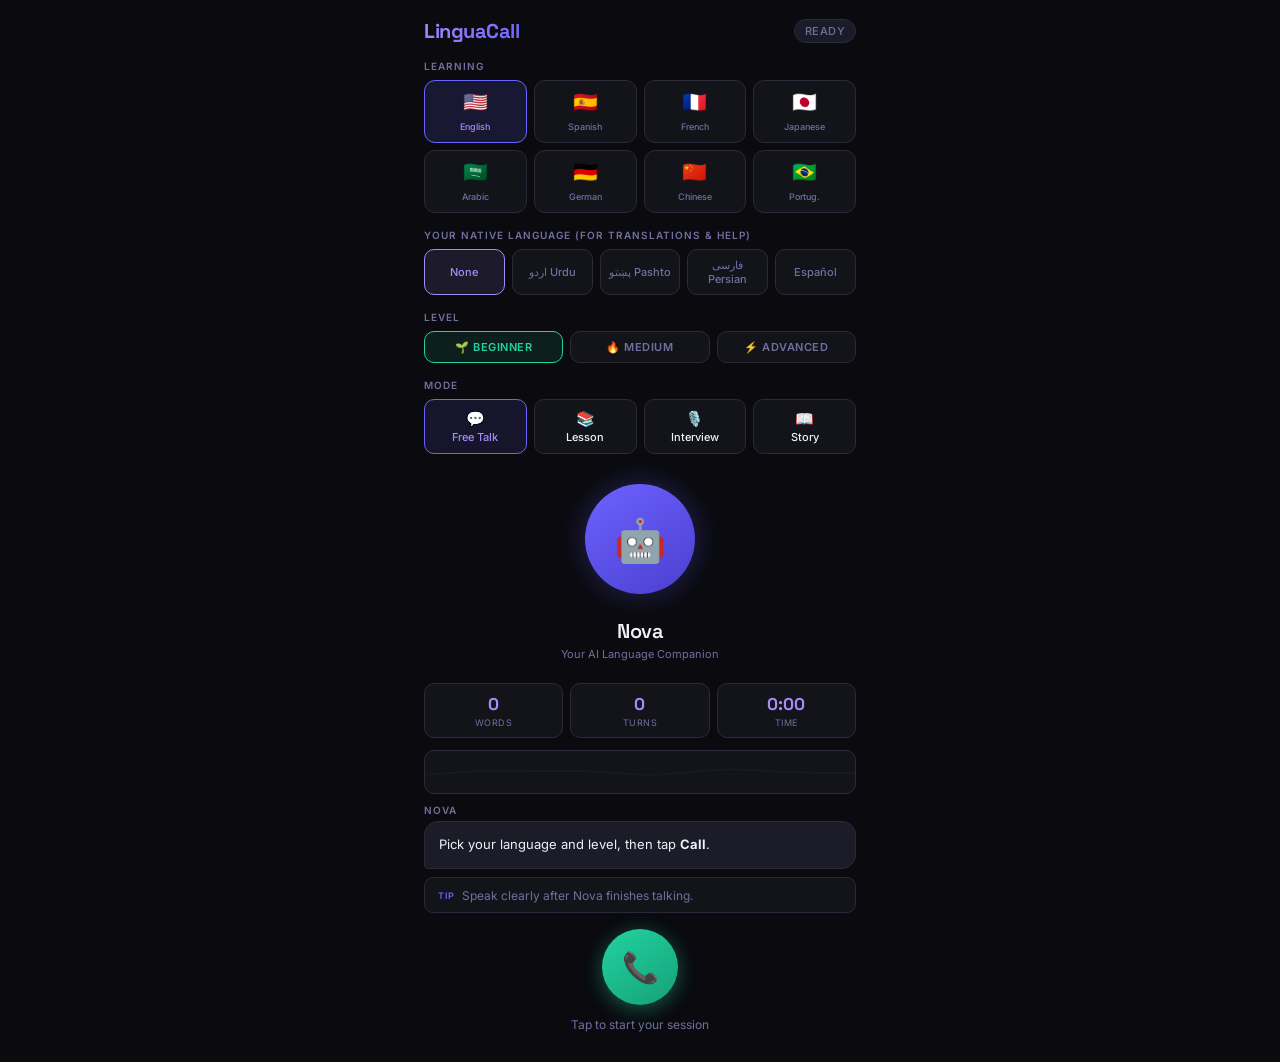
==== index (1).html @ 4f64ff47 "Add files via upload" ====
<!DOCTYPE html>
<html lang="en">
<head>
<meta charset="UTF-8">
<meta name="viewport" content="width=device-width, initial-scale=1.0">
<title>LinguaCall — AI Language Tutor</title>
<style>
  @import url('https://fonts.googleapis.com/css2?family=Inter:wght@300;400;500;600&family=Space+Grotesk:wght@400;500;600;700&display=swap');
  :root {
    --bg:#0a0a0f;--surface:#13131a;--surface2:#1c1c28;--border:#2a2a3a;
    --accent:#6c63ff;--accent2:#a78bfa;--green:#22d3a0;--red:#ff5c72;
    --text:#f0f0f8;--muted:#7070a0;
  }
  *{margin:0;padding:0;box-sizing:border-box;}
  body{background:var(--bg);color:var(--text);font-family:'Inter',sans-serif;min-height:100vh;display:flex;flex-direction:column;align-items:center;padding-bottom:30px;}
  header{width:100%;max-width:480px;padding:18px 24px 0;display:flex;justify-content:space-between;align-items:center;}
  .logo{font-family:'Space Grotesk',sans-serif;font-weight:700;font-size:20px;letter-spacing:-0.5px;background:linear-gradient(135deg,var(--accent2),var(--accent));-webkit-background-clip:text;-webkit-text-fill-color:transparent;}
  .status-pill{font-size:11px;font-weight:500;padding:4px 10px;border-radius:20px;background:var(--surface2);color:var(--muted);border:1px solid var(--border);letter-spacing:0.5px;text-transform:uppercase;}
  .status-pill.active{color:var(--green);border-color:var(--green);background:rgba(34,211,160,0.08);}
  .status-pill.listening{color:var(--accent2);border-color:var(--accent2);background:rgba(107,99,255,0.08);}
  .status-pill.error{color:var(--red);border-color:var(--red);background:rgba(255,92,114,0.08);}

  .section{width:100%;max-width:480px;padding:16px 24px 0;}
  .sec-label{font-size:10px;text-transform:uppercase;letter-spacing:1px;color:var(--muted);margin-bottom:8px;font-weight:600;}

  .lang-grid{display:grid;grid-template-columns:repeat(4,1fr);gap:7px;}
  .lang-btn{background:var(--surface);border:1px solid var(--border);border-radius:11px;padding:9px 5px;cursor:pointer;text-align:center;transition:all 0.18s;color:var(--text);font-family:inherit;}
  .lang-btn .flag{font-size:20px;display:block;margin-bottom:3px;}
  .lang-btn .ln{font-size:9px;color:var(--muted);font-weight:500;}
  .lang-btn:hover{border-color:var(--accent);}
  .lang-btn.selected{border-color:var(--accent);background:rgba(108,99,255,0.15);}
  .lang-btn.selected .ln{color:var(--accent2);}

  .mode-row{display:flex;gap:7px;flex-wrap:wrap;}
  .mode-btn{flex:1;min-width:90px;background:var(--surface);border:1px solid var(--border);border-radius:10px;padding:9px 6px;cursor:pointer;text-align:center;transition:all 0.18s;color:var(--text);font-family:inherit;font-size:11px;font-weight:500;}
  .mode-btn .mi{font-size:15px;display:block;margin-bottom:2px;}
  .mode-btn:hover{border-color:var(--accent);}
  .mode-btn.selected{border-color:var(--accent);background:rgba(108,99,255,0.12);color:var(--accent2);}

  .level-row{display:flex;gap:7px;}
  .level-btn{flex:1;background:var(--surface);border:1px solid var(--border);border-radius:10px;padding:8px 6px;cursor:pointer;text-align:center;transition:all 0.18s;color:var(--muted);font-family:inherit;font-size:11px;font-weight:600;letter-spacing:0.5px;text-transform:uppercase;}
  .level-btn:hover{border-color:var(--accent);}
  .level-btn.selected.beg{border-color:var(--green);background:rgba(34,211,160,0.1);color:var(--green);}
  .level-btn.selected.med{border-color:#f59e0b;background:rgba(245,158,11,0.1);color:#f59e0b;}
  .level-btn.selected.adv{border-color:var(--red);background:rgba(255,92,114,0.1);color:var(--red);}

  .native-row{display:flex;gap:7px;flex-wrap:wrap;}
  .native-btn{flex:1;min-width:78px;background:var(--surface);border:1px solid var(--border);border-radius:10px;padding:8px 6px;cursor:pointer;text-align:center;transition:all 0.18s;color:var(--muted);font-family:inherit;font-size:11px;font-weight:500;}
  .native-btn:hover{border-color:var(--accent);}
  .native-btn.selected{border-color:var(--accent2);background:rgba(167,139,250,0.12);color:var(--accent2);}

  .tutor-area{width:100%;max-width:480px;padding:20px 24px 10px;display:flex;flex-direction:column;align-items:center;}
  .avatar-ring{position:relative;width:130px;height:130px;margin-bottom:14px;}
  .avatar-ring canvas{position:absolute;top:0;left:0;width:100%;height:100%;border-radius:50%;}
  .avatar-inner{position:absolute;top:10px;left:10px;width:110px;height:110px;border-radius:50%;background:linear-gradient(145deg,var(--accent),#4a3fcf);display:flex;align-items:center;justify-content:center;font-size:42px;box-shadow:0 0 30px rgba(108,99,255,0.3);transition:box-shadow 0.3s;}
  .avatar-inner.speaking{box-shadow:0 0 55px rgba(108,99,255,0.6),0 0 20px rgba(167,139,250,0.4);animation:breathe 1.4s ease-in-out infinite;}
  .avatar-inner.mic-on{box-shadow:0 0 40px rgba(34,211,160,0.5);}
  @keyframes breathe{0%,100%{transform:scale(1);}50%{transform:scale(1.045);}}
  .tutor-name{font-family:'Space Grotesk',sans-serif;font-size:20px;font-weight:600;letter-spacing:-0.5px;margin-bottom:3px;}
  .tutor-sub{font-size:11px;color:var(--muted);}

  .stats-row{width:100%;max-width:480px;padding:0 24px 0;display:grid;grid-template-columns:repeat(3,1fr);gap:7px;margin-top:12px;}
  .stat-card{background:var(--surface);border:1px solid var(--border);border-radius:10px;padding:9px 12px;text-align:center;}
  .stat-val{font-family:'Space Grotesk',sans-serif;font-size:17px;font-weight:700;color:var(--accent2);}
  .stat-name{font-size:9px;color:var(--muted);text-transform:uppercase;letter-spacing:0.5px;margin-top:2px;}

  #waveCanvas{width:calc(100% - 48px);max-width:432px;height:44px;border-radius:10px;background:var(--surface);border:1px solid var(--border);display:block;margin:12px 24px 0;}

  .chat-box{width:100%;max-width:480px;padding:10px 24px 0;}
  .bubble-label{font-size:10px;text-transform:uppercase;letter-spacing:1px;color:var(--muted);margin-bottom:5px;font-weight:600;}
  .bubble{background:var(--surface2);border:1px solid var(--border);border-radius:14px 14px 14px 4px;padding:12px 14px;font-size:13px;line-height:1.6;color:var(--text);min-height:48px;}
  .bubble.user-bubble{background:rgba(108,99,255,0.1);border-color:rgba(108,99,255,0.25);border-radius:14px 14px 4px 14px;color:var(--accent2);margin-top:8px;}
  .typing-dots{display:inline-flex;gap:4px;align-items:center;}
  .dot{width:6px;height:6px;border-radius:50%;background:var(--accent2);animation:bounce 1.2s ease-in-out infinite;}
  .dot:nth-child(2){animation-delay:0.2s;}.dot:nth-child(3){animation-delay:0.4s;}
  @keyframes bounce{0%,100%{transform:translateY(0);opacity:0.4;}50%{transform:translateY(-4px);opacity:1;}}

  /* Correction card */
  .correction-card{display:none;margin-top:8px;background:rgba(34,211,160,0.06);border:1px solid rgba(34,211,160,0.3);border-radius:12px;padding:10px 13px;}
  .correction-card.show{display:block;}
  .correction-card.has-fix{background:rgba(245,158,11,0.07);border-color:rgba(245,158,11,0.35);}
  .corr-label{font-size:9px;font-weight:700;letter-spacing:0.8px;text-transform:uppercase;margin-bottom:5px;}
  .corr-label.ok{color:var(--green);}
  .corr-label.fix{color:#f59e0b;}
  .corr-line{font-size:12.5px;line-height:1.55;}
  .corr-line.strike{color:var(--muted);text-decoration:line-through;}
  .corr-line.good{color:var(--green);font-weight:500;}
  .corr-note{font-size:11.5px;color:var(--muted);margin-top:4px;}

  .native-line{font-size:11.5px;color:var(--accent2);margin-top:6px;font-style:italic;display:none;}
  .native-line.show{display:block;}

  .trans-bar{width:100%;max-width:480px;padding:8px 24px 0;}
  .trans-box{background:var(--surface);border:1px solid var(--border);border-radius:9px;padding:9px 13px;font-size:12px;color:var(--muted);display:flex;align-items:center;gap:8px;min-height:36px;}
  .trans-label{font-size:9px;font-weight:600;text-transform:uppercase;letter-spacing:0.8px;color:var(--accent);white-space:nowrap;}

  .call-area{width:100%;max-width:480px;padding:16px 24px 0;display:flex;flex-direction:column;align-items:center;gap:12px;}
  .call-timer{font-family:'Space Grotesk',sans-serif;font-size:26px;font-weight:600;letter-spacing:2px;color:var(--green);text-align:center;}
  .call-controls{display:flex;align-items:center;gap:18px;}
  .call-btn{border-radius:50%;border:none;cursor:pointer;display:flex;align-items:center;justify-content:center;transition:all 0.22s;}
  .call-btn.dial{width:76px;height:76px;font-size:30px;background:linear-gradient(145deg,var(--green),#16a07a);box-shadow:0 4px 20px rgba(34,211,160,0.4);}
  .call-btn.dial:hover{transform:scale(1.08);box-shadow:0 6px 30px rgba(34,211,160,0.6);}
  .call-btn.hangup{width:76px;height:76px;font-size:30px;background:linear-gradient(145deg,var(--red),#c0392b);box-shadow:0 4px 20px rgba(255,92,114,0.4);}
  .call-btn.hangup:hover{transform:scale(1.08);}
  .call-btn.side{width:50px;height:50px;font-size:19px;background:var(--surface2);border:1px solid var(--border);color:var(--text);}
  .call-btn.side.muted{background:rgba(255,92,114,0.15);border-color:var(--red);}
  .call-label{font-size:12px;color:var(--muted);text-align:center;}
  .hidden{display:none!important;}

  .toast{position:fixed;bottom:20px;left:50%;transform:translateX(-50%);background:var(--surface2);border:1px solid var(--border);color:var(--text);padding:10px 16px;border-radius:10px;font-size:12px;z-index:100;display:none;max-width:340px;text-align:center;}
  .toast.err{border-color:var(--red);color:var(--red);}
  .toast.ok{border-color:var(--green);color:var(--green);}

  .retry-row{display:none;gap:8px;margin-top:10px;}
  .retry-row.show{display:flex;}
  .retry-btn{flex:1;background:var(--surface2);border:1px solid var(--accent);color:var(--accent2);font-family:inherit;font-size:12px;font-weight:500;padding:9px;border-radius:9px;cursor:pointer;}
  .retry-btn:hover{background:rgba(108,99,255,0.15);}
</style>
</head>
<body>

<header>
  <div class="logo">LinguaCall</div>
  <div class="status-pill" id="statusPill">Ready</div>
</header>

<div class="section">
  <div class="sec-label">Learning</div>
  <div class="lang-grid">
    <button class="lang-btn selected" data-lang="English" data-code="en-US" onclick="selectLang(this)"><span class="flag">🇺🇸</span><span class="ln">English</span></button>
    <button class="lang-btn" data-lang="Spanish" data-code="es-ES" onclick="selectLang(this)"><span class="flag">🇪🇸</span><span class="ln">Spanish</span></button>
    <button class="lang-btn" data-lang="French" data-code="fr-FR" onclick="selectLang(this)"><span class="flag">🇫🇷</span><span class="ln">French</span></button>
    <button class="lang-btn" data-lang="Japanese" data-code="ja-JP" onclick="selectLang(this)"><span class="flag">🇯🇵</span><span class="ln">Japanese</span></button>
    <button class="lang-btn" data-lang="Arabic" data-code="ar-SA" onclick="selectLang(this)"><span class="flag">🇸🇦</span><span class="ln">Arabic</span></button>
    <button class="lang-btn" data-lang="German" data-code="de-DE" onclick="selectLang(this)"><span class="flag">🇩🇪</span><span class="ln">German</span></button>
    <button class="lang-btn" data-lang="Chinese" data-code="zh-CN" onclick="selectLang(this)"><span class="flag">🇨🇳</span><span class="ln">Chinese</span></button>
    <button class="lang-btn" data-lang="Portuguese" data-code="pt-BR" onclick="selectLang(this)"><span class="flag">🇧🇷</span><span class="ln">Portug.</span></button>
  </div>
</div>

<div class="section">
  <div class="sec-label">Your native language (for translations &amp; help)</div>
  <div class="native-row">
    <button class="native-btn selected" data-native="none" onclick="selectNative(this)">None</button>
    <button class="native-btn" data-native="Urdu" onclick="selectNative(this)">اردو Urdu</button>
    <button class="native-btn" data-native="Pashto" onclick="selectNative(this)">پښتو Pashto</button>
    <button class="native-btn" data-native="Persian" onclick="selectNative(this)">فارسی Persian</button>
    <button class="native-btn" data-native="Spanish" onclick="selectNative(this)">Español</button>
  </div>
</div>

<div class="section">
  <div class="sec-label">Level</div>
  <div class="level-row">
    <button class="level-btn beg selected" data-level="beginner" onclick="selectLevel(this)">🌱 Beginner</button>
    <button class="level-btn med" data-level="intermediate" onclick="selectLevel(this)">🔥 Medium</button>
    <button class="level-btn adv" data-level="advanced" onclick="selectLevel(this)">⚡ Advanced</button>
  </div>
</div>

<div class="section">
  <div class="sec-label">Mode</div>
  <div class="mode-row">
    <button class="mode-btn selected" data-mode="companion" onclick="selectMode(this)"><span class="mi">💬</span>Free Talk</button>
    <button class="mode-btn" data-mode="lesson" onclick="selectMode(this)"><span class="mi">📚</span>Lesson</button>
    <button class="mode-btn" data-mode="interview" onclick="selectMode(this)"><span class="mi">🎙️</span>Interview</button>
    <button class="mode-btn" data-mode="story" onclick="selectMode(this)"><span class="mi">📖</span>Story</button>
  </div>
</div>

<div class="tutor-area">
  <div class="avatar-ring">
    <canvas id="ringCanvas" width="130" height="130"></canvas>
    <div class="avatar-inner" id="avatarInner">🤖</div>
  </div>
  <div class="tutor-name">Nova</div>
  <div class="tutor-sub" id="tutorSub">Your AI Language Companion</div>
</div>

<div class="stats-row">
  <div class="stat-card"><div class="stat-val" id="statWords">0</div><div class="stat-name">Words</div></div>
  <div class="stat-card"><div class="stat-val" id="statTurns">0</div><div class="stat-name">Turns</div></div>
  <div class="stat-card"><div class="stat-val" id="statTime">0:00</div><div class="stat-name">Time</div></div>
</div>

<canvas id="waveCanvas"></canvas>

<div class="chat-box">
  <div class="bubble-label">Nova</div>
  <div class="bubble" id="tutorBubble">
    <span id="tutorText">Pick your language and level, then tap <strong>Call</strong>.</span>
    <div class="native-line" id="nativeLine"></div>
  </div>

  <div class="bubble-label hidden" id="userLabel" style="margin-top:9px;">You</div>
  <div class="bubble user-bubble hidden" id="userBubble"><span id="userText"></span></div>

  <div class="correction-card" id="correctionCard">
    <div class="corr-label ok" id="corrLabel">Nice!</div>
    <div class="corr-line" id="corrOriginal"></div>
    <div class="corr-line good hidden" id="corrFixed"></div>
    <div class="corr-note" id="corrNote"></div>
  </div>

  <div class="retry-row" id="retryRow">
    <button class="retry-btn" onclick="retryLastTurn()">↻ Try again — Nova didn't respond</button>
  </div>
</div>

<div class="trans-bar">
  <div class="trans-box"><span class="trans-label">Tip</span><span id="transText">Speak clearly after Nova finishes talking.</span></div>
</div>

<div class="call-area">
  <div id="timerArea" class="hidden">
    <div class="call-timer" id="callTimer">0:00</div>
  </div>
  <div class="call-controls">
    <button class="call-btn side hidden" id="muteBtn" onclick="toggleMute()">🎤</button>
    <button class="call-btn dial" id="callBtn" onclick="toggleCall()">📞</button>
    <button class="call-btn side hidden" id="skipBtn" onclick="skipTurn()">⏭</button>
  </div>
  <div class="call-label" id="callLabel">Tap to start your session</div>
</div>

<div class="toast" id="toast"></div>

<script>
// ── State ─────────────────────────────────────────────────────────────────────
let inCall = false;
let muted = false;
let selectedLang = 'English';
let selectedCode = 'en-US';
let selectedMode = 'companion';
let selectedLevel = 'beginner';
let selectedNative = 'none';
let callSeconds = 0, timerInterval = null;
let wordCount = 0, turnCount = 0;
let conversationHistory = [];
let animFrame = null, wavePhase = 0, ringFrame = null;
let isSpeaking = false, isListening = false, isThinking = false;
let recognition = null;
let lastFailedInput = null; // for retry
let watchdogTimer = null;   // prevents permanent stuck state
const synth = window.speechSynthesis;

// ── Backend URL ───────────────────────────────────────────────────────────────
const BACKEND_URL = "https://weathered-salad-5b40.zapic78.workers.dev";

// ── Level configs ─────────────────────────────────────────────────────────────
const LEVEL_CONFIG = {
  beginner: {
    label: 'Beginner',
    desc: 'Simple sentences, slow pace, lots of encouragement',
    rate: 0.72,
    instructions: `Use ONLY the most common 300-500 English words. Maximum 6 words per sentence. Speak very slowly in tone. Use present tense mostly. Repeat key words. Ask one very simple question per turn (yes/no or one-word-answer questions are great). Be extremely encouraging.`
  },
  intermediate: {
    label: 'Intermediate',
    desc: 'Natural pace, some correction, varied topics',
    rate: 0.88,
    instructions: `Use natural conversational language. Mix simple and intermediate vocabulary. Introduce occasional idioms and explain them briefly. Ask engaging follow-up questions. Keep a friendly, natural tone.`
  },
  advanced: {
    label: 'Advanced',
    desc: 'Full speed, complex topics, nuanced feedback',
    rate: 0.95,
    instructions: `Use rich, natural language with idioms, complex grammar, and varied vocabulary. Discuss abstract topics, opinions, culture. Challenge the learner with thought-provoking questions. Treat them as a near-fluent speaker.`
  }
};

const NATIVE_NAMES = { none: null, Urdu: 'Urdu', Pashto: 'Pashto', Persian: 'Persian (Farsi/Dari)', Spanish: 'Spanish' };

// ── System Prompt ─────────────────────────────────────────────────────────────
// IMPORTANT FIX: the model is now forced to return strict JSON with separate
// fields for { reply, native_translation, correction }. This is what makes
// the correction feature and translation feature actually work, and it also
// makes failures detectable (so the app can recover instead of freezing).
function buildSystem() {
  const lc = LEVEL_CONFIG[selectedLevel];
  const modeExtra = {
    companion: `Have a warm, flowing conversation. Ask about their life, interests, feelings. Keep it natural and fun.`,
    lesson:    `Teach vocabulary, grammar, and useful daily-life phrases (greetings, shopping, directions, family, food, work). Structure each turn: teach one short phrase → give an example → ask the student to try it.`,
    interview: `Conduct a friendly mock job interview. Ask one interview question per turn. Give brief positive feedback on their answer before the next question.`,
    story:     `Tell an interactive story together. Narrate 2-3 sentences then ask the student to make a choice or add to the story.`
  };
  const nativeName = NATIVE_NAMES[selectedNative];
  const nativeInstruction = nativeName
    ? `The learner's native language is ${nativeName}. Provide a short ${nativeName} translation of your reply in the "native_translation" field, written in ${nativeName} script.`
    : `The learner has not set a native language. Leave "native_translation" as an empty string.`;

  return `You are Nova, a friendly and expert ${selectedLang} language tutor for a complete beginner audience, including people who speak little or no English.
Level: ${lc.label}. ${lc.instructions}
Mode: ${modeExtra[selectedMode]}
${nativeInstruction}

You will receive the learner's last spoken/typed sentence in ${selectedLang}. Check it for grammar and word-choice mistakes.

Respond with STRICT JSON ONLY. No markdown, no backticks, no extra text outside the JSON object. Use exactly this shape:
{
  "reply": "your 2-3 sentence conversational reply in ${selectedLang}, always ending with a question or prompt",
  "native_translation": "translation of the reply into the learner's native language, or empty string if none set",
  "correction": {
    "has_error": true or false,
    "original": "the learner's exact sentence if there was input to check, else empty string",
    "corrected": "the corrected version, only if has_error is true, else empty string",
    "note": "one short, encouraging sentence explaining the fix in simple English, or empty string if no error"
  }
}

Rules:
- If the learner's input was a system note in brackets like [The learner is listening silently...], set correction.has_error to false and correction.original to empty string — there is nothing to correct.
- If the learner's sentence was perfect, set has_error to false but still set original to their sentence so we can show encouragement.
- Never repeat the same reply twice in a row.
- Keep "reply" short: 2-3 sentences max.
- Output must be valid JSON — no trailing commas, no comments.`;
}

const OPENERS = {
  companion: () => ({
    beginner:     `Hello! I am Nova. I am your English teacher. How are you today?`,
    intermediate: `Hi there! I'm Nova, your ${selectedLang} companion. Let's have a great conversation today. What's been on your mind lately?`,
    advanced:     `Hello! I'm Nova. Let's dive straight into a rich ${selectedLang} conversation. What's something you've been thinking about recently?`
  }),
  lesson: () => ({
    beginner:     `Hello! Welcome to your lesson. Let's learn "Hello" and "How are you?" Can you say "Hello" to me now?`,
    intermediate: `Welcome to your ${selectedLang} lesson! Today we'll practice expressing opinions. A useful phrase is "I think that..." — can you use it to tell me your opinion about something?`,
    advanced:     `Welcome! Today's ${selectedLang} session focuses on nuanced expression. Let's explore conditionals. Can you construct a sentence using "If I had known..."?`
  }),
  interview: () => ({
    beginner:     `Hello! We will practice talking like a job interview. First question: What is your name?`,
    intermediate: `Welcome to your mock interview in ${selectedLang}! Let's begin. Can you tell me a little about yourself and your professional background?`,
    advanced:     `Good day. This is your ${selectedLang} interview practice. Let's get straight to it — describe a challenging situation you faced at work and how you resolved it.`
  }),
  story: () => ({
    beginner:     `Hello! Let's tell a story. There was a cat. The cat found a box. What is in the box?`,
    intermediate: `Let's create a story together in ${selectedLang}! A young traveler arrived in a mysterious town where everyone had forgotten their names. What should the traveler do first?`,
    advanced:     `Let's co-author a story in ${selectedLang}. In a world where memories could be traded like currency, one person discovered they possessed a memory no one could afford to buy. What happens next?`
  })
};

// ── Selectors ─────────────────────────────────────────────────────────────────
function selectLang(btn) {
  document.querySelectorAll('.lang-btn').forEach(b => b.classList.remove('selected'));
  btn.classList.add('selected');
  selectedLang = btn.dataset.lang;
  selectedCode = btn.dataset.code;
  if (!inCall) setTutorText(`<strong>${selectedLang}</strong> selected. Tap Call to begin!`);
}

function selectNative(btn) {
  document.querySelectorAll('.native-btn').forEach(b => b.classList.remove('selected'));
  btn.classList.add('selected');
  selectedNative = btn.dataset.native;
}

function selectLevel(btn) {
  document.querySelectorAll('.level-btn').forEach(b => b.classList.remove('selected'));
  btn.classList.add('selected');
  selectedLevel = btn.dataset.level;
  const lc = LEVEL_CONFIG[selectedLevel];
  if (!inCall) setTutorText(`<strong>${lc.label}</strong>: ${lc.desc}`);
}

function selectMode(btn) {
  document.querySelectorAll('.mode-btn').forEach(b => b.classList.remove('selected'));
  btn.classList.add('selected');
  selectedMode = btn.dataset.mode;
}

// ── Call Control ──────────────────────────────────────────────────────────────
function toggleCall() {
  if (!inCall) startCall(); else endCall();
}

function startCall() {
  if (!('speechSynthesis' in window)) { showToast('Speech not supported on this device/browser', 'err'); return; }
  inCall = true;
  conversationHistory = [];
  wordCount = 0; turnCount = 0; callSeconds = 0;
  lastFailedInput = null;
  hideCorrection();
  hideRetry();
  updateStats();

  const cb = document.getElementById('callBtn');
  cb.className = 'call-btn hangup'; cb.textContent = '📵';
  document.getElementById('muteBtn').classList.remove('hidden');
  document.getElementById('skipBtn').classList.remove('hidden');
  document.getElementById('timerArea').classList.remove('hidden');
  document.getElementById('callLabel').textContent = 'Session in progress...';
  setPill('Live', 'active');

  timerInterval = setInterval(() => {
    callSeconds++;
    const m = Math.floor(callSeconds/60), s = callSeconds%60;
    document.getElementById('callTimer').textContent = `${m}:${s.toString().padStart(2,'0')}`;
    document.getElementById('statTime').textContent = `${m}:${s.toString().padStart(2,'0')}`;
  }, 1000);

  startWaveAnim();
  startRingAnim();

  const openerMap = OPENERS[selectedMode]();
  const opener = openerMap[selectedLevel];
  conversationHistory.push({ role: 'assistant', content: JSON.stringify({ reply: opener, native_translation: '', correction: { has_error:false, original:'', corrected:'', note:'' } }) });
  renderTurn({ reply: opener, native_translation: '', correction: { has_error:false, original:'', corrected:'', note:'' } });
}

function endCall() {
  inCall = false;
  synth.cancel();
  stopRecognition();
  clearInterval(timerInterval);
  clearWatchdog();

  const cb = document.getElementById('callBtn');
  cb.className = 'call-btn dial'; cb.textContent = '📞';
  document.getElementById('muteBtn').classList.add('hidden');
  document.getElementById('skipBtn').classList.add('hidden');
  document.getElementById('timerArea').classList.add('hidden');
  document.getElementById('callLabel').textContent = 'Session ended. Tap to start again.';
  document.getElementById('avatarInner').classList.remove('speaking','mic-on');
  setPill('Ready', '');
  setTutorText('Great session! 🌟 Tap Call to practice again.');
  hideCorrection();
  hideRetry();
  isSpeaking = false; isListening = false; isThinking = false;
}

// ── Watchdog: this is the core fix for "getting stuck" ────────────────────────
// If, for any reason, the app doesn't reach a clear next state (speaking,
// listening, or thinking) within 12 seconds, force it back to listening so
// the conversation never silently freezes.
function armWatchdog() {
  clearWatchdog();
  watchdogTimer = setTimeout(() => {
    if (!inCall) return;
    if (!isSpeaking && !isListening && !isThinking) {
      showRetry();
    }
  }, 20000); // 20s — long enough to allow 3 retries with backoff (1s+2s+4s + Gemini time)
}
function clearWatchdog() {
  if (watchdogTimer) { clearTimeout(watchdogTimer); watchdogTimer = null; }
}

// ── Speak ─────────────────────────────────────────────────────────────────────
function speak(text) {
  if (!inCall) return;
  clearWatchdog();
  isSpeaking = true; isListening = false; isThinking = false;
  document.getElementById('avatarInner').className = 'avatar-inner speaking';
  setPill('Speaking', 'active');
  wordCount += text.split(' ').length;
  turnCount++;
  updateStats();

  synth.cancel();
  const utt = new SpeechSynthesisUtterance(text);
  utt.lang = selectedCode;
  utt.rate = LEVEL_CONFIG[selectedLevel].rate;
  utt.pitch = 1.05;

  const voices = synth.getVoices();
  const langPrefix = selectedCode.split('-')[0];
  const match = voices.find(v => v.lang.startsWith(langPrefix));
  if (match) utt.voice = match;

  utt.onend = () => {
    if (!inCall) return;
    isSpeaking = false;
    document.getElementById('avatarInner').className = 'avatar-inner';
    if (!muted) {
      armWatchdog();
      setTimeout(() => { if (inCall && !isSpeaking) startListen(); }, 300);
    }
  };

  utt.onerror = () => {
    isSpeaking = false;
    document.getElementById('avatarInner').className = 'avatar-inner';
    if (inCall && !muted) { armWatchdog(); setTimeout(() => { if (inCall) startListen(); }, 500); }
  };

  // Safety net: some browsers never fire onend reliably. Force a fallback
  // after a generous timeout based on text length so we never hang forever.
  const estMs = Math.max(2500, text.split(' ').length * 450);
  setTimeout(() => {
    if (inCall && isSpeaking) {
      isSpeaking = false;
      document.getElementById('avatarInner').className = 'avatar-inner';
      if (!muted) { armWatchdog(); startListen(); }
    }
  }, estMs + 4000);

  synth.speak(utt);
}

// ── Listen ────────────────────────────────────────────────────────────────────
function startListen() {
  if (!inCall || isListening || isSpeaking || isThinking) return;
  clearWatchdog();
  hideRetry();

  const SR = window.SpeechRecognition || window.webkitSpeechRecognition;
  if (!SR) {
    setPill('Auto', 'listening');
    setTutorText('<span class="typing-dots"><span class="dot"></span><span class="dot"></span><span class="dot"></span></span>');
    armWatchdog();
    setTimeout(() => { if (inCall && !isSpeaking) fetchAIReply('[The learner is listening silently. Ask them an interesting question on a new topic.]'); }, 3500);
    return;
  }

  isListening = true;
  document.getElementById('avatarInner').className = 'avatar-inner mic-on';
  setPill('Listening…', 'listening');
  setTutorText('<span class="typing-dots"><span class="dot"></span><span class="dot"></span><span class="dot"></span></span>');
  document.getElementById('transText').textContent = 'Speak now — Nova is listening…';
  armWatchdog();

  stopRecognition();
  recognition = new SR();
  recognition.lang = selectedCode;
  recognition.continuous = false;
  recognition.interimResults = false;
  recognition.maxAlternatives = 1;

  let silenceTimer = setTimeout(() => {
    if (isListening) {
      stopRecognition();
      isListening = false;
      if (inCall && !isSpeaking) {
        fetchAIReply('[The learner was quiet. Gently encourage them with a new friendly question on a different topic.]');
      }
    }
  }, 7000);

  recognition.onresult = (e) => {
    clearTimeout(silenceTimer);
    isListening = false;
    stopRecognition();
    const transcript = Array.from(e.results).map(r => r[0].transcript).join(' ').trim();
    if (transcript) {
      showUserSaid(transcript);
      document.getElementById('transText').textContent = `You said: "${transcript}"`;
      fetchAIReply(transcript);
    } else {
      fetchAIReply('[unclear, ask them to repeat or try a new topic]');
    }
  };

  recognition.onerror = (e) => {
    clearTimeout(silenceTimer);
    isListening = false;
    document.getElementById('avatarInner').className = 'avatar-inner';
    if (!inCall) return;
    if (e.error === 'not-allowed') {
      showToast('Microphone access denied. Allow mic, or type your answer using Skip.', 'err');
      fetchAIReply('[Microphone unavailable. Continue engaging the learner with a varied interesting question.]');
    } else if (e.error === 'no-speech') {
      fetchAIReply('[No speech detected. Gently prompt learner with a fresh, engaging question on a new topic.]');
    } else {
      fetchAIReply('[Technical issue. Continue the conversation naturally with a new question.]');
    }
  };

  recognition.onend = () => {
    clearTimeout(silenceTimer);
    if (isListening) {
      isListening = false;
      document.getElementById('avatarInner').className = 'avatar-inner';
    }
  };

  try { recognition.start(); }
  catch(e) {
    isListening = false;
    armWatchdog();
    setTimeout(() => { if (inCall && !isSpeaking) fetchAIReply('[Continue the conversation with a new question.]'); }, 1000);
  }
}

function stopRecognition() {
  if (recognition) {
    try { recognition.abort(); } catch(e) {}
    recognition = null;
  }
}

// ── Fetch with retry-on-overload ──────────────────────────────────────────────
// Gemini's free tier occasionally returns 503 ("model is currently experiencing
// high demand") or 429 (rate limited). These are almost always transient — a
// short wait and retry usually succeeds. This wrapper retries up to 3 times
// with exponential backoff (1s, 2s, 4s) before giving up. Other errors (auth,
// bad request, etc.) are returned immediately since retrying won't help.
async function fetchWithRetry(url, options, maxAttempts = 3) {
  let lastErr;
  for (let attempt = 1; attempt <= maxAttempts; attempt++) {
    try {
      const res = await fetch(url, options);
      // Retry only on transient server-side issues
      if ((res.status === 503 || res.status === 429 || res.status === 502 || res.status === 504) && attempt < maxAttempts) {
        const waitMs = Math.pow(2, attempt - 1) * 1000; // 1s, 2s, 4s
        setPill(`Nova thinking… (retry ${attempt})`, 'listening');
        await new Promise(r => setTimeout(r, waitMs));
        continue;
      }
      return res;
    } catch (err) {
      // Network-level failure (offline, DNS, etc.) — also retry
      lastErr = err;
      if (attempt < maxAttempts) {
        const waitMs = Math.pow(2, attempt - 1) * 1000;
        setPill(`Reconnecting… (${attempt})`, 'listening');
        await new Promise(r => setTimeout(r, waitMs));
        continue;
      }
      throw lastErr;
    }
  }
  // If we exited the loop without returning, throw the last error
  throw lastErr || new Error('All retries exhausted');
}

// ── AI Reply (now parses strict JSON, and ALWAYS recovers on failure) ─────────
async function fetchAIReply(userInput) {
  if (!inCall || isThinking || isSpeaking) return;
  isThinking = true;
  isListening = false;
  lastFailedInput = userInput;
  document.getElementById('avatarInner').className = 'avatar-inner';
  setPill('Thinking…', 'listening');
  setTutorText('<span class="typing-dots"><span class="dot"></span><span class="dot"></span><span class="dot"></span></span>');
  hideCorrection();
  armWatchdog();

  conversationHistory.push({ role: 'user', content: userInput });
  const msgs = conversationHistory.slice(-8);

  if (BACKEND_URL.includes('YOURNAME')) {
    isThinking = false;
    showToast('Setup needed: open index.html and set BACKEND_URL to your real Worker link.', 'err');
    showRetry();
    return;
  }

  try {
    const res = await fetchWithRetry(BACKEND_URL, {
      method: 'POST',
      headers: { 'Content-Type': 'application/json' },
      body: JSON.stringify({
        system: buildSystem(),
        messages: msgs
      })
    });

    if (!res.ok) throw new Error(`API ${res.status}`);
    const data = await res.json();
    const rawText = data.content?.find(c => c.type === 'text')?.text?.trim();
    if (!rawText) throw new Error('Empty response');

    const parsed = parseTutorJSON(rawText);
    if (!parsed || !parsed.reply) throw new Error('Bad JSON shape');

    conversationHistory.push({ role: 'assistant', content: JSON.stringify(parsed) });
    isThinking = false;
    lastFailedInput = null;
    clearWatchdog();
    document.getElementById('transText').textContent = selectedLang !== 'English'
      ? `Nova is speaking ${selectedLang}. Listen carefully!`
      : 'Speak naturally — Nova will guide you.';
    renderTurn(parsed);

  } catch (err) {
    isThinking = false;
    console.error('API error:', err);
    showRetry();
    showToast('Nova had trouble responding. Tap retry, or she will continue shortly.', 'err');
    // Soft auto-recovery: don't leave the user stuck forever even if they
    // don't notice the retry button — pick a safe fallback after a pause.
    setTimeout(() => {
      if (inCall && !isSpeaking && !isThinking && !isListening) {
        const fallbacks = [
          `Let's keep going! Tell me, what do you enjoy doing in your free time?`,
          `Interesting! What's your favorite food and why do you like it?`,
          `That's great! Can you describe your neighborhood or city to me?`,
          `Let's try something fun — what is your favorite movie or show?`,
          `I'd love to know — if you could travel anywhere, where would you go?`
        ];
        const fallback = fallbacks[turnCount % fallbacks.length];
        conversationHistory.push({ role: 'assistant', content: JSON.stringify({ reply: fallback, native_translation: '', correction: { has_error:false, original:'', corrected:'', note:'' } }) });
        hideRetry();
        renderTurn({ reply: fallback, native_translation: '', correction: { has_error:false, original:'', corrected:'', note:'' } });
      }
    }, 10000);
  }
}

function parseTutorJSON(raw) {
  let cleaned = raw.trim();
  // Strip accidental markdown fences
  cleaned = cleaned.replace(/^```json\s*/i, '').replace(/^```\s*/, '').replace(/```\s*$/, '');
  try {
    return JSON.parse(cleaned);
  } catch (e) {
    // Try to salvage a JSON object embedded in extra text
    const match = cleaned.match(/\{[\s\S]*\}/);
    if (match) {
      try { return JSON.parse(match[0]); } catch (e2) { return null; }
    }
    return null;
  }
}

function retryLastTurn() {
  if (!lastFailedInput) { hideRetry(); return; }
  hideRetry();
  const input = lastFailedInput;
  // remove the dangling user turn we already pushed, to avoid duplicates
  if (conversationHistory.length && conversationHistory[conversationHistory.length-1].role === 'user') {
    conversationHistory.pop();
  }
  fetchAIReply(input);
}

function showRetry() { document.getElementById('retryRow').classList.add('show'); setPill('Stuck?', 'error'); }
function hideRetry() { document.getElementById('retryRow').classList.remove('show'); }

// ── Render a tutor turn: speech + correction card + native translation ────────
function renderTurn(parsed) {
  setTutorText(parsed.reply);

  const nl = document.getElementById('nativeLine');
  if (parsed.native_translation && parsed.native_translation.trim()) {
    nl.textContent = parsed.native_translation;
    nl.classList.add('show');
  } else {
    nl.classList.remove('show');
  }

  renderCorrection(parsed.correction);
  speak(parsed.reply);
}

function renderCorrection(corr) {
  const card = document.getElementById('correctionCard');
  if (!corr || !corr.original || !corr.original.trim()) { hideCorrection(); return; }

  const label = document.getElementById('corrLabel');
  const origEl = document.getElementById('corrOriginal');
  const fixedEl = document.getElementById('corrFixed');
  const noteEl = document.getElementById('corrNote');

  if (corr.has_error && corr.corrected) {
    card.classList.add('show', 'has-fix');
    label.textContent = 'Let\'s fix this';
    label.className = 'corr-label fix';
    origEl.textContent = corr.original;
    origEl.className = 'corr-line strike';
    fixedEl.textContent = corr.corrected;
    fixedEl.classList.remove('hidden');
    noteEl.textContent = corr.note || '';
  } else {
    card.classList.add('show');
    card.classList.remove('has-fix');
    label.textContent = 'Nice! Correct';
    label.className = 'corr-label ok';
    origEl.textContent = corr.original;
    origEl.className = 'corr-line good';
    fixedEl.classList.add('hidden');
    noteEl.textContent = corr.note || '';
  }
}

function hideCorrection() {
  document.getElementById('correctionCard').classList.remove('show', 'has-fix');
}

// ── Skip ──────────────────────────────────────────────────────────────────────
function skipTurn() {
  synth.cancel();
  stopRecognition();
  clearWatchdog();
  hideRetry();
  isSpeaking = false; isListening = false; isThinking = false;
  if (inCall) {
    setTimeout(() => fetchAIReply('[User skipped. Move on to a fresh, different conversation topic with a new question.]'), 300);
  }
}

// ── Mute ──────────────────────────────────────────────────────────────────────
function toggleMute() {
  muted = !muted;
  const btn = document.getElementById('muteBtn');
  btn.textContent = muted ? '🔇' : '🎤';
  btn.classList.toggle('muted', muted);
  if (muted) { stopRecognition(); clearWatchdog(); }
  document.getElementById('transText').textContent = muted ? 'Muted — tap mic to unmute.' : 'Speak clearly after Nova finishes.';
}

// ── UI helpers ────────────────────────────────────────────────────────────────
function setTutorText(html) { document.getElementById('tutorText').innerHTML = html; }

function showUserSaid(text) {
  document.getElementById('userText').textContent = text;
  document.getElementById('userBubble').classList.remove('hidden');
  document.getElementById('userLabel').classList.remove('hidden');
}

function updateStats() {
  document.getElementById('statWords').textContent = wordCount;
  document.getElementById('statTurns').textContent = turnCount;
}

function setPill(text, cls) {
  const p = document.getElementById('statusPill');
  p.textContent = text;
  p.className = 'status-pill' + (cls ? ' ' + cls : '');
}

function showToast(msg, type='') {
  const t = document.getElementById('toast');
  t.textContent = msg;
  t.className = 'toast' + (type ? ' '+type : '');
  t.style.display = 'block';
  setTimeout(() => { t.style.display = 'none'; }, 4000);
}

// ── Waveform ──────────────────────────────────────────────────────────────────
function startWaveAnim() {
  if (animFrame) cancelAnimationFrame(animFrame);
  const canvas = document.getElementById('waveCanvas');
  const ctx = canvas.getContext('2d');
  canvas.width = canvas.offsetWidth * devicePixelRatio;
  canvas.height = canvas.offsetHeight * devicePixelRatio;
  ctx.scale(devicePixelRatio, devicePixelRatio);

  function draw() {
    const w = canvas.offsetWidth, h = canvas.offsetHeight;
    ctx.clearRect(0, 0, w, h);
    const active = isSpeaking || isListening;
    const amp = active ? 11 : 2;
    wavePhase += isSpeaking ? 0.08 : isListening ? 0.05 : 0.02;
    ctx.beginPath();
    ctx.strokeStyle = isSpeaking ? '#6c63ff' : isListening ? '#22d3a0' : '#2a2a3a';
    ctx.lineWidth = 2;
    ctx.globalAlpha = active ? 0.85 : 0.35;
    for (let x = 0; x <= w; x++) {
      const y = h/2 + Math.sin((x/w)*Math.PI*4+wavePhase)*amp + Math.sin((x/w)*Math.PI*7+wavePhase*1.4)*(amp*0.45);
      x === 0 ? ctx.moveTo(x,y) : ctx.lineTo(x,y);
    }
    ctx.stroke(); ctx.globalAlpha = 1;
    animFrame = requestAnimationFrame(draw);
  }
  draw();
}

function startRingAnim() {
  if (ringFrame) cancelAnimationFrame(ringFrame);
  const canvas = document.getElementById('ringCanvas');
  const ctx = canvas.getContext('2d');
  let angle = 0;
  function draw() {
    if (!inCall) { ctx.clearRect(0,0,130,130); return; }
    ctx.clearRect(0,0,130,130);
    angle += 0.025;
    const active = isSpeaking || isListening;
    const color = isSpeaking ? '#6c63ff' : isListening ? '#22d3a0' : '#2a2a3a';
    const count = active ? 3 : 1;
    for (let i = 0; i < count; i++) {
      const a = angle + (i * Math.PI*2/count);
      ctx.beginPath();
      ctx.arc(65,65,62,a,a+Math.PI*1.3);
      ctx.strokeStyle = color;
      ctx.lineWidth = 2.5;
      ctx.globalAlpha = active ? 0.75 : 0.25;
      ctx.stroke(); ctx.globalAlpha = 1;
    }
    ringFrame = requestAnimationFrame(draw);
  }
  draw();
}

// ── Init ──────────────────────────────────────────────────────────────────────
window.speechSynthesis.onvoiceschanged = () => {};
window.addEventListener('load', () => {
  synth.getVoices();
  startWaveAnim();
});
</script>
</body>
</html>
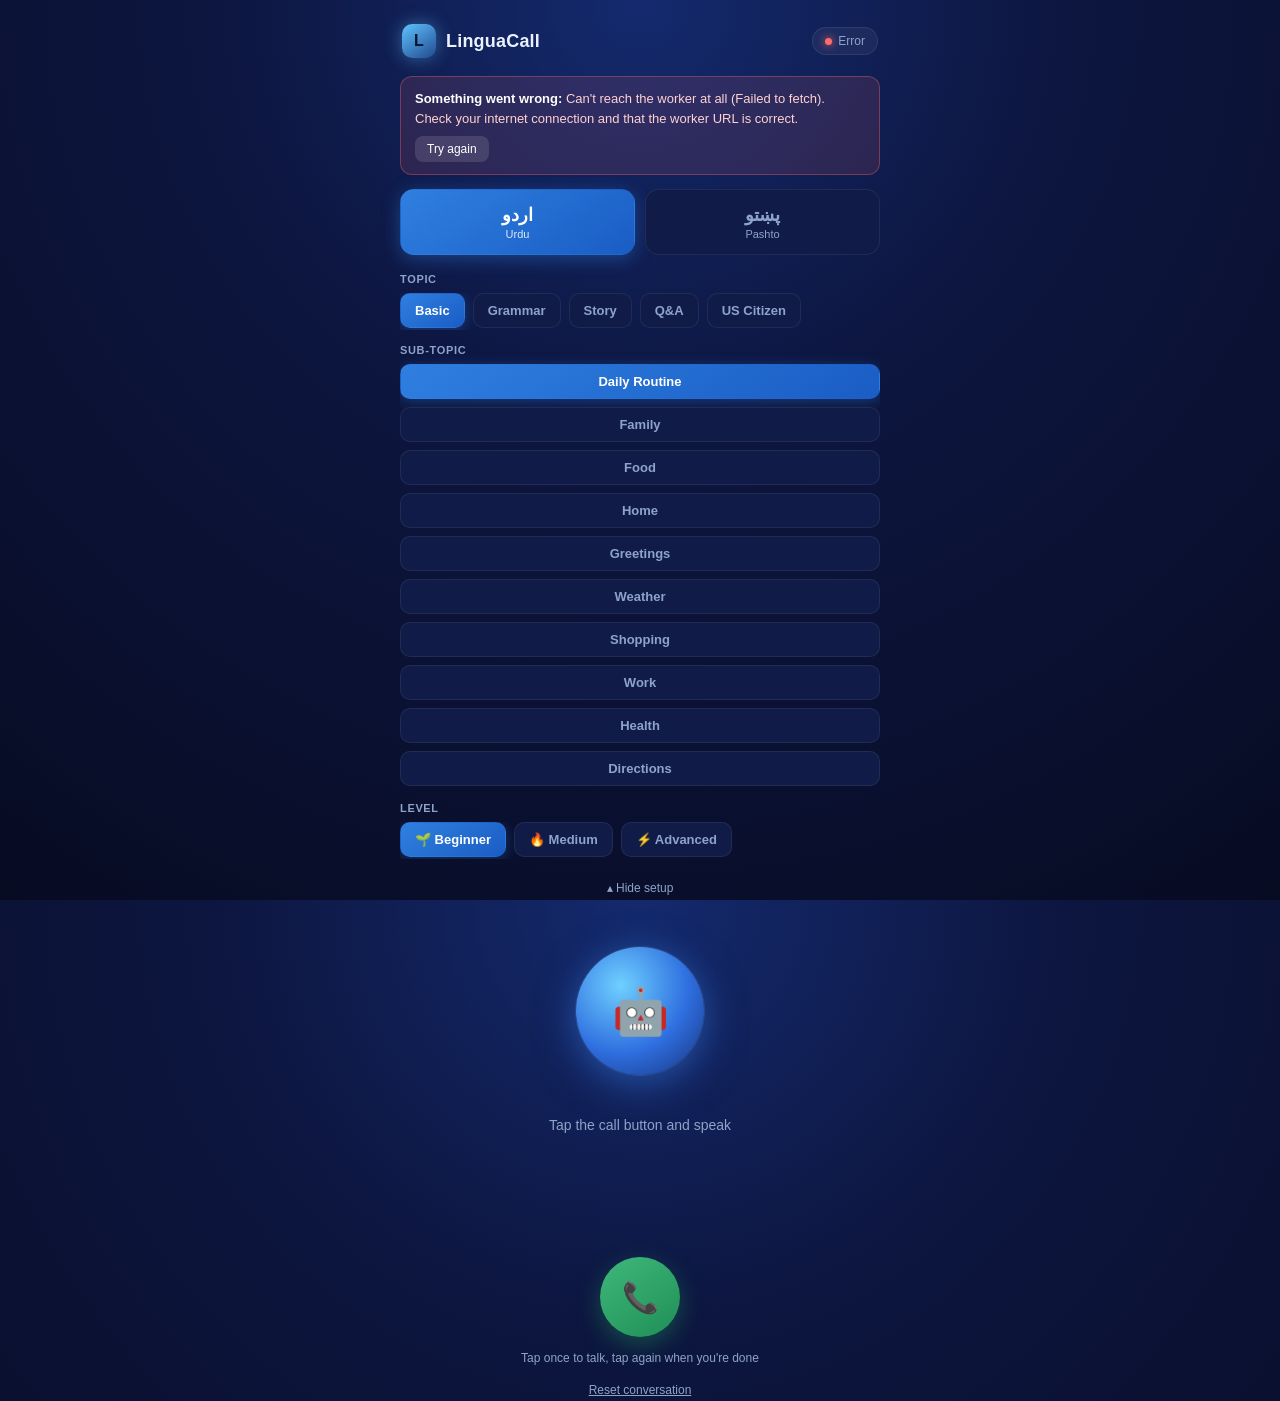
==== commit 445f1951: "Add files via upload" ====
--- a/index (1).html
+++ b/index (1).html
@@ -1,893 +1,665 @@
 <!DOCTYPE html>
 <html lang="en">
 <head>
-<meta charset="UTF-8">
-<meta name="viewport" content="width=device-width, initial-scale=1.0">
-<title>LinguaCall — AI Language Tutor</title>
+<meta charset="UTF-8" />
+<meta name="viewport" content="width=device-width, initial-scale=1.0, viewport-fit=cover" />
+<meta name="theme-color" content="#0b1340" />
+<title>LinguaCall — Speak Urdu or Pashto, Practice English</title>
 <style>
-  @import url('https://fonts.googleapis.com/css2?family=Inter:wght@300;400;500;600&family=Space+Grotesk:wght@400;500;600;700&display=swap');
-  :root {
-    --bg:#0a0a0f;--surface:#13131a;--surface2:#1c1c28;--border:#2a2a3a;
-    --accent:#6c63ff;--accent2:#a78bfa;--green:#22d3a0;--red:#ff5c72;
-    --text:#f0f0f8;--muted:#7070a0;
-  }
-  *{margin:0;padding:0;box-sizing:border-box;}
-  body{background:var(--bg);color:var(--text);font-family:'Inter',sans-serif;min-height:100vh;display:flex;flex-direction:column;align-items:center;padding-bottom:30px;}
-  header{width:100%;max-width:480px;padding:18px 24px 0;display:flex;justify-content:space-between;align-items:center;}
-  .logo{font-family:'Space Grotesk',sans-serif;font-weight:700;font-size:20px;letter-spacing:-0.5px;background:linear-gradient(135deg,var(--accent2),var(--accent));-webkit-background-clip:text;-webkit-text-fill-color:transparent;}
-  .status-pill{font-size:11px;font-weight:500;padding:4px 10px;border-radius:20px;background:var(--surface2);color:var(--muted);border:1px solid var(--border);letter-spacing:0.5px;text-transform:uppercase;}
-  .status-pill.active{color:var(--green);border-color:var(--green);background:rgba(34,211,160,0.08);}
-  .status-pill.listening{color:var(--accent2);border-color:var(--accent2);background:rgba(107,99,255,0.08);}
-  .status-pill.error{color:var(--red);border-color:var(--red);background:rgba(255,92,114,0.08);}
-
-  .section{width:100%;max-width:480px;padding:16px 24px 0;}
-  .sec-label{font-size:10px;text-transform:uppercase;letter-spacing:1px;color:var(--muted);margin-bottom:8px;font-weight:600;}
-
-  .lang-grid{display:grid;grid-template-columns:repeat(4,1fr);gap:7px;}
-  .lang-btn{background:var(--surface);border:1px solid var(--border);border-radius:11px;padding:9px 5px;cursor:pointer;text-align:center;transition:all 0.18s;color:var(--text);font-family:inherit;}
-  .lang-btn .flag{font-size:20px;display:block;margin-bottom:3px;}
-  .lang-btn .ln{font-size:9px;color:var(--muted);font-weight:500;}
-  .lang-btn:hover{border-color:var(--accent);}
-  .lang-btn.selected{border-color:var(--accent);background:rgba(108,99,255,0.15);}
-  .lang-btn.selected .ln{color:var(--accent2);}
-
-  .mode-row{display:flex;gap:7px;flex-wrap:wrap;}
-  .mode-btn{flex:1;min-width:90px;background:var(--surface);border:1px solid var(--border);border-radius:10px;padding:9px 6px;cursor:pointer;text-align:center;transition:all 0.18s;color:var(--text);font-family:inherit;font-size:11px;font-weight:500;}
-  .mode-btn .mi{font-size:15px;display:block;margin-bottom:2px;}
-  .mode-btn:hover{border-color:var(--accent);}
-  .mode-btn.selected{border-color:var(--accent);background:rgba(108,99,255,0.12);color:var(--accent2);}
-
-  .level-row{display:flex;gap:7px;}
-  .level-btn{flex:1;background:var(--surface);border:1px solid var(--border);border-radius:10px;padding:8px 6px;cursor:pointer;text-align:center;transition:all 0.18s;color:var(--muted);font-family:inherit;font-size:11px;font-weight:600;letter-spacing:0.5px;text-transform:uppercase;}
-  .level-btn:hover{border-color:var(--accent);}
-  .level-btn.selected.beg{border-color:var(--green);background:rgba(34,211,160,0.1);color:var(--green);}
-  .level-btn.selected.med{border-color:#f59e0b;background:rgba(245,158,11,0.1);color:#f59e0b;}
-  .level-btn.selected.adv{border-color:var(--red);background:rgba(255,92,114,0.1);color:var(--red);}
-
-  .native-row{display:flex;gap:7px;flex-wrap:wrap;}
-  .native-btn{flex:1;min-width:78px;background:var(--surface);border:1px solid var(--border);border-radius:10px;padding:8px 6px;cursor:pointer;text-align:center;transition:all 0.18s;color:var(--muted);font-family:inherit;font-size:11px;font-weight:500;}
-  .native-btn:hover{border-color:var(--accent);}
-  .native-btn.selected{border-color:var(--accent2);background:rgba(167,139,250,0.12);color:var(--accent2);}
-
-  .tutor-area{width:100%;max-width:480px;padding:20px 24px 10px;display:flex;flex-direction:column;align-items:center;}
-  .avatar-ring{position:relative;width:130px;height:130px;margin-bottom:14px;}
-  .avatar-ring canvas{position:absolute;top:0;left:0;width:100%;height:100%;border-radius:50%;}
-  .avatar-inner{position:absolute;top:10px;left:10px;width:110px;height:110px;border-radius:50%;background:linear-gradient(145deg,var(--accent),#4a3fcf);display:flex;align-items:center;justify-content:center;font-size:42px;box-shadow:0 0 30px rgba(108,99,255,0.3);transition:box-shadow 0.3s;}
-  .avatar-inner.speaking{box-shadow:0 0 55px rgba(108,99,255,0.6),0 0 20px rgba(167,139,250,0.4);animation:breathe 1.4s ease-in-out infinite;}
-  .avatar-inner.mic-on{box-shadow:0 0 40px rgba(34,211,160,0.5);}
-  @keyframes breathe{0%,100%{transform:scale(1);}50%{transform:scale(1.045);}}
-  .tutor-name{font-family:'Space Grotesk',sans-serif;font-size:20px;font-weight:600;letter-spacing:-0.5px;margin-bottom:3px;}
-  .tutor-sub{font-size:11px;color:var(--muted);}
-
-  .stats-row{width:100%;max-width:480px;padding:0 24px 0;display:grid;grid-template-columns:repeat(3,1fr);gap:7px;margin-top:12px;}
-  .stat-card{background:var(--surface);border:1px solid var(--border);border-radius:10px;padding:9px 12px;text-align:center;}
-  .stat-val{font-family:'Space Grotesk',sans-serif;font-size:17px;font-weight:700;color:var(--accent2);}
-  .stat-name{font-size:9px;color:var(--muted);text-transform:uppercase;letter-spacing:0.5px;margin-top:2px;}
-
-  #waveCanvas{width:calc(100% - 48px);max-width:432px;height:44px;border-radius:10px;background:var(--surface);border:1px solid var(--border);display:block;margin:12px 24px 0;}
-
-  .chat-box{width:100%;max-width:480px;padding:10px 24px 0;}
-  .bubble-label{font-size:10px;text-transform:uppercase;letter-spacing:1px;color:var(--muted);margin-bottom:5px;font-weight:600;}
-  .bubble{background:var(--surface2);border:1px solid var(--border);border-radius:14px 14px 14px 4px;padding:12px 14px;font-size:13px;line-height:1.6;color:var(--text);min-height:48px;}
-  .bubble.user-bubble{background:rgba(108,99,255,0.1);border-color:rgba(108,99,255,0.25);border-radius:14px 14px 4px 14px;color:var(--accent2);margin-top:8px;}
-  .typing-dots{display:inline-flex;gap:4px;align-items:center;}
-  .dot{width:6px;height:6px;border-radius:50%;background:var(--accent2);animation:bounce 1.2s ease-in-out infinite;}
-  .dot:nth-child(2){animation-delay:0.2s;}.dot:nth-child(3){animation-delay:0.4s;}
-  @keyframes bounce{0%,100%{transform:translateY(0);opacity:0.4;}50%{transform:translateY(-4px);opacity:1;}}
-
-  /* Correction card */
-  .correction-card{display:none;margin-top:8px;background:rgba(34,211,160,0.06);border:1px solid rgba(34,211,160,0.3);border-radius:12px;padding:10px 13px;}
-  .correction-card.show{display:block;}
-  .correction-card.has-fix{background:rgba(245,158,11,0.07);border-color:rgba(245,158,11,0.35);}
-  .corr-label{font-size:9px;font-weight:700;letter-spacing:0.8px;text-transform:uppercase;margin-bottom:5px;}
-  .corr-label.ok{color:var(--green);}
-  .corr-label.fix{color:#f59e0b;}
-  .corr-line{font-size:12.5px;line-height:1.55;}
-  .corr-line.strike{color:var(--muted);text-decoration:line-through;}
-  .corr-line.good{color:var(--green);font-weight:500;}
-  .corr-note{font-size:11.5px;color:var(--muted);margin-top:4px;}
-
-  .native-line{font-size:11.5px;color:var(--accent2);margin-top:6px;font-style:italic;display:none;}
-  .native-line.show{display:block;}
-
-  .trans-bar{width:100%;max-width:480px;padding:8px 24px 0;}
-  .trans-box{background:var(--surface);border:1px solid var(--border);border-radius:9px;padding:9px 13px;font-size:12px;color:var(--muted);display:flex;align-items:center;gap:8px;min-height:36px;}
-  .trans-label{font-size:9px;font-weight:600;text-transform:uppercase;letter-spacing:0.8px;color:var(--accent);white-space:nowrap;}
-
-  .call-area{width:100%;max-width:480px;padding:16px 24px 0;display:flex;flex-direction:column;align-items:center;gap:12px;}
-  .call-timer{font-family:'Space Grotesk',sans-serif;font-size:26px;font-weight:600;letter-spacing:2px;color:var(--green);text-align:center;}
-  .call-controls{display:flex;align-items:center;gap:18px;}
-  .call-btn{border-radius:50%;border:none;cursor:pointer;display:flex;align-items:center;justify-content:center;transition:all 0.22s;}
-  .call-btn.dial{width:76px;height:76px;font-size:30px;background:linear-gradient(145deg,var(--green),#16a07a);box-shadow:0 4px 20px rgba(34,211,160,0.4);}
-  .call-btn.dial:hover{transform:scale(1.08);box-shadow:0 6px 30px rgba(34,211,160,0.6);}
-  .call-btn.hangup{width:76px;height:76px;font-size:30px;background:linear-gradient(145deg,var(--red),#c0392b);box-shadow:0 4px 20px rgba(255,92,114,0.4);}
-  .call-btn.hangup:hover{transform:scale(1.08);}
-  .call-btn.side{width:50px;height:50px;font-size:19px;background:var(--surface2);border:1px solid var(--border);color:var(--text);}
-  .call-btn.side.muted{background:rgba(255,92,114,0.15);border-color:var(--red);}
-  .call-label{font-size:12px;color:var(--muted);text-align:center;}
-  .hidden{display:none!important;}
-
-  .toast{position:fixed;bottom:20px;left:50%;transform:translateX(-50%);background:var(--surface2);border:1px solid var(--border);color:var(--text);padding:10px 16px;border-radius:10px;font-size:12px;z-index:100;display:none;max-width:340px;text-align:center;}
-  .toast.err{border-color:var(--red);color:var(--red);}
-  .toast.ok{border-color:var(--green);color:var(--green);}
-
-  .retry-row{display:none;gap:8px;margin-top:10px;}
-  .retry-row.show{display:flex;}
-  .retry-btn{flex:1;background:var(--surface2);border:1px solid var(--accent);color:var(--accent2);font-family:inherit;font-size:12px;font-weight:500;padding:9px;border-radius:9px;cursor:pointer;}
-  .retry-btn:hover{background:rgba(108,99,255,0.15);}
+  :root{
+    --bg-deep:#070b22;
+    --bg-mid:#0d1640;
+    --accent:#3aa0ff;
+    --accent-soft:#214a8f;
+    --accent-glow:#5fc3ff;
+    --text:#eaf1ff;
+    --text-dim:#8ea3c9;
+    --danger:#ff6b6b;
+    --ok:#52e0a4;
+    --pill-bg:#101c47;
+    --pill-active:#2f7fe0;
+  }
+  *{box-sizing:border-box;}
+  html,body{height:100%;}
+  body{
+    margin:0;
+    font-family:-apple-system,BlinkMacSystemFont,"Segoe UI",Roboto,Helvetica,Arial,sans-serif;
+    background:
+      radial-gradient(circle at 50% 0%, #142a6e 0%, var(--bg-mid) 38%, var(--bg-deep) 100%);
+    color:var(--text);
+    min-height:100vh;
+    display:flex;
+    flex-direction:column;
+    align-items:center;
+    padding:max(20px, env(safe-area-inset-top)) 16px max(24px, env(safe-area-inset-bottom));
+    overflow-x:hidden;
+  }
+
+  .wrap{ width:100%; max-width:480px; display:flex; flex-direction:column; flex:1; }
+
+  /* Header */
+  header{
+    display:flex; align-items:center; justify-content:space-between;
+    padding:4px 2px 18px;
+  }
+  .brand{ display:flex; align-items:center; gap:10px; }
+  .brand-mark{
+    width:34px; height:34px; border-radius:10px;
+    background:linear-gradient(145deg, var(--accent-glow), var(--accent-soft));
+    display:flex; align-items:center; justify-content:center;
+    font-weight:700; font-size:16px; color:#06122e;
+    box-shadow:0 0 18px rgba(95,195,255,.45);
+  }
+  .brand-name{ font-weight:700; font-size:18px; letter-spacing:.2px; }
+  .status-pill{
+    display:flex; align-items:center; gap:6px;
+    font-size:12px; color:var(--text-dim);
+    background:rgba(255,255,255,.05);
+    border:1px solid rgba(255,255,255,.08);
+    padding:6px 12px; border-radius:999px;
+  }
+  .status-dot{ width:7px; height:7px; border-radius:50%; background:var(--text-dim); flex-shrink:0; }
+  .status-pill.connected .status-dot{ background:var(--ok); box-shadow:0 0 8px var(--ok); }
+  .status-pill.error .status-dot{ background:var(--danger); box-shadow:0 0 8px var(--danger); }
+  .status-pill.busy .status-dot{ background:var(--accent-glow); box-shadow:0 0 8px var(--accent-glow); animation:pulse-dot 1s infinite; }
+  @keyframes pulse-dot{ 50%{ opacity:.35; } }
+
+  /* Error banner */
+  .error-banner{
+    display:none;
+    background:rgba(255,107,107,.12);
+    border:1px solid rgba(255,107,107,.35);
+    color:#ffd2d2;
+    padding:12px 14px;
+    border-radius:12px;
+    font-size:13px;
+    line-height:1.5;
+    margin-bottom:14px;
+  }
+  .error-banner.show{ display:block; }
+  .error-banner b{ color:#fff; }
+  .error-banner button{
+    margin-top:8px;
+    background:rgba(255,255,255,.12);
+    border:none; color:#fff; padding:6px 12px;
+    border-radius:8px; font-size:12px; cursor:pointer;
+  }
+
+  /* Language toggle */
+  .lang-row{ display:flex; gap:10px; margin-bottom:18px; }
+  .lang-btn{
+    flex:1;
+    background:var(--pill-bg);
+    border:1px solid rgba(255,255,255,.07);
+    color:var(--text-dim);
+    padding:14px 10px;
+    border-radius:14px;
+    font-size:16px;
+    font-weight:600;
+    cursor:pointer;
+    transition:all .15s ease;
+    display:flex; flex-direction:column; align-items:center; gap:2px;
+  }
+  .lang-btn .native{ font-size:18px; }
+  .lang-btn .english{ font-size:11px; font-weight:500; color:var(--text-dim); }
+  .lang-btn.active{
+    background:linear-gradient(145deg, var(--pill-active), #1a5dc4);
+    color:#fff;
+    border-color:transparent;
+    box-shadow:0 4px 18px rgba(47,127,224,.4);
+  }
+  .lang-btn.active .english{ color:rgba(255,255,255,.85); }
+
+  /* Setup sections (Topic / Sub-topic / Level / Voice) */
+  .section{ margin-bottom:14px; }
+  .section-label{
+    font-size:11px; font-weight:700; letter-spacing:.06em;
+    text-transform:uppercase; color:var(--text-dim);
+    margin-bottom:8px;
+  }
+  .chip-row{ display:flex; gap:8px; flex-wrap:nowrap; overflow-x:auto; padding-bottom:2px; }
+  .chip-row.wrap{ flex-wrap:wrap; overflow-x:visible; }
+  .chip-row::-webkit-scrollbar{ display:none; }
+  .chip{
+    flex:0 0 auto;
+    background:var(--pill-bg);
+    border:1px solid rgba(255,255,255,.07);
+    color:var(--text-dim);
+    padding:9px 14px;
+    border-radius:10px;
+    font-size:13px;
+    font-weight:600;
+    cursor:pointer;
+    white-space:nowrap;
+    transition:all .15s ease;
+  }
+  .chip-row.wrap .chip{ flex:1 1 calc(50% - 4px); text-align:center; }
+  .chip.active{
+    background:linear-gradient(145deg, var(--pill-active), #1a5dc4);
+    color:#fff;
+    border-color:transparent;
+    box-shadow:0 3px 14px rgba(47,127,224,.35);
+  }
+
+  /* Collapsible setup toggle */
+  .setup-toggle{
+    display:flex; align-items:center; justify-content:center; gap:6px;
+    background:none; border:none; color:var(--text-dim);
+    font-size:12px; cursor:pointer; padding:6px; margin:2px 0 16px;
+    width:100%;
+  }
+  .setup-panel{ overflow:hidden; transition:max-height .25s ease; }
+  .setup-panel.collapsed{ max-height:0; }
+  .setup-panel:not(.collapsed){ max-height:600px; }
+
+  /* Center stage */
+  .stage{
+    flex:1;
+    display:flex;
+    flex-direction:column;
+    align-items:center;
+    justify-content:center;
+    gap:22px;
+    padding:10px 0 20px;
+  }
+
+  .avatar-ring{
+    position:relative;
+    width:168px; height:168px;
+    display:flex; align-items:center; justify-content:center;
+  }
+  .avatar-ring::before{
+    content:"";
+    position:absolute; inset:0;
+    border-radius:50%;
+    background:radial-gradient(circle, rgba(95,195,255,.35), transparent 70%);
+    filter:blur(6px);
+    opacity:.6;
+  }
+  .avatar{
+    width:128px; height:128px; border-radius:50%;
+    background:radial-gradient(circle at 35% 30%, #6fd0ff, #2f6fe0 55%, #16317a 100%);
+    display:flex; align-items:center; justify-content:center;
+    font-size:46px;
+    box-shadow:0 0 0 1px rgba(255,255,255,.08), 0 10px 40px rgba(47,111,224,.5);
+    position:relative; z-index:1;
+    transition:transform .2s ease;
+  }
+  .stage.listening .avatar{ animation:breathe 1.4s ease-in-out infinite; }
+  .stage.speaking .avatar{ animation:breathe 0.9s ease-in-out infinite; }
+  .stage.thinking .avatar{ animation:spin-pulse 1.1s ease-in-out infinite; }
+  @keyframes breathe{ 0%,100%{ transform:scale(1); } 50%{ transform:scale(1.07); } }
+  @keyframes spin-pulse{ 0%,100%{ opacity:1; } 50%{ opacity:.55; } }
+
+  .stage-label{ font-size:14px; color:var(--text-dim); font-weight:500; min-height:18px; }
+
+  /* Captions */
+  .captions{
+    width:100%;
+    min-height:74px;
+    display:flex; flex-direction:column; gap:8px;
+    align-items:center;
+    text-align:center;
+    padding:0 8px;
+  }
+  .caption-line{
+    font-size:14px; line-height:1.45;
+    max-width:100%;
+    opacity:0;
+    transform:translateY(4px);
+    transition:opacity .25s ease, transform .25s ease;
+  }
+  .caption-line.show{ opacity:1; transform:translateY(0); }
+  .caption-line.you{ color:#bcd4ff; }
+  .caption-line.nova{ color:#fff; font-weight:500; }
+  .caption-line b{ font-weight:700; opacity:.7; margin-right:4px; }
+
+  /* Controls */
+  .controls{
+    display:flex; flex-direction:column; align-items:center; gap:14px;
+    padding-top:6px;
+  }
+  .call-btn{
+    width:80px; height:80px; border-radius:50%;
+    border:none; cursor:pointer;
+    background:linear-gradient(145deg, #3fb87a, #1f8f57);
+    box-shadow:0 8px 24px rgba(31,143,87,.45);
+    display:flex; align-items:center; justify-content:center;
+    font-size:30px;
+    transition:transform .12s ease, background .2s ease, box-shadow .2s ease;
+    color:#fff;
+  }
+  .call-btn:active{ transform:scale(.94); }
+  .call-btn.recording{
+    background:linear-gradient(145deg, #ff6b6b, #d23f3f);
+    box-shadow:0 8px 26px rgba(210,63,63,.5);
+    animation:rec-pulse 1.2s infinite;
+  }
+  @keyframes rec-pulse{
+    0%{ box-shadow:0 0 0 0 rgba(255,107,107,.45); }
+    70%{ box-shadow:0 0 0 18px rgba(255,107,107,0); }
+    100%{ box-shadow:0 0 0 0 rgba(255,107,107,0); }
+  }
+  .call-btn:disabled{ opacity:.45; cursor:not-allowed; animation:none; }
+  .hint{ font-size:12px; color:var(--text-dim); text-align:center; }
+  .reset-link{
+    background:none; border:none; color:var(--text-dim);
+    font-size:12px; text-decoration:underline; cursor:pointer;
+    padding:4px;
+  }
 </style>
 </head>
 <body>
-
-<header>
-  <div class="logo">LinguaCall</div>
-  <div class="status-pill" id="statusPill">Ready</div>
-</header>
-
-<div class="section">
-  <div class="sec-label">Learning</div>
-  <div class="lang-grid">
-    <button class="lang-btn selected" data-lang="English" data-code="en-US" onclick="selectLang(this)"><span class="flag">🇺🇸</span><span class="ln">English</span></button>
-    <button class="lang-btn" data-lang="Spanish" data-code="es-ES" onclick="selectLang(this)"><span class="flag">🇪🇸</span><span class="ln">Spanish</span></button>
-    <button class="lang-btn" data-lang="French" data-code="fr-FR" onclick="selectLang(this)"><span class="flag">🇫🇷</span><span class="ln">French</span></button>
-    <button class="lang-btn" data-lang="Japanese" data-code="ja-JP" onclick="selectLang(this)"><span class="flag">🇯🇵</span><span class="ln">Japanese</span></button>
-    <button class="lang-btn" data-lang="Arabic" data-code="ar-SA" onclick="selectLang(this)"><span class="flag">🇸🇦</span><span class="ln">Arabic</span></button>
-    <button class="lang-btn" data-lang="German" data-code="de-DE" onclick="selectLang(this)"><span class="flag">🇩🇪</span><span class="ln">German</span></button>
-    <button class="lang-btn" data-lang="Chinese" data-code="zh-CN" onclick="selectLang(this)"><span class="flag">🇨🇳</span><span class="ln">Chinese</span></button>
-    <button class="lang-btn" data-lang="Portuguese" data-code="pt-BR" onclick="selectLang(this)"><span class="flag">🇧🇷</span><span class="ln">Portug.</span></button>
-  </div>
+<div class="wrap">
+
+  <header>
+    <div class="brand">
+      <div class="brand-mark">L</div>
+      <div class="brand-name">LinguaCall</div>
+    </div>
+    <div class="status-pill" id="statusPill">
+      <span class="status-dot"></span>
+      <span id="statusText">Connecting…</span>
+    </div>
+  </header>
+
+  <div class="error-banner" id="errorBanner">
+    <div><b>Something went wrong:</b> <span id="errorText"></span></div>
+    <button id="errorRetry">Try again</button>
+  </div>
+
+  <div class="lang-row">
+    <button class="lang-btn active" data-lang="ur" id="btnUrdu">
+      <span class="native">اردو</span>
+      <span class="english">Urdu</span>
+    </button>
+    <button class="lang-btn" data-lang="ps" id="btnPashto">
+      <span class="native">پښتو</span>
+      <span class="english">Pashto</span>
+    </button>
+  </div>
+
+  <div class="setup-panel" id="setupPanel">
+  <div class="section">
+    <div class="section-label">Topic</div>
+    <div class="chip-row" id="topicRow">
+      <button class="chip active" data-val="Basic">Basic</button>
+      <button class="chip" data-val="Grammar">Grammar</button>
+      <button class="chip" data-val="Story">Story</button>
+      <button class="chip" data-val="Q&A">Q&amp;A</button>
+      <button class="chip" data-val="US Citizen">US Citizen</button>
+    </div>
+  </div>
+
+  <div class="section">
+    <div class="section-label">Sub-topic</div>
+    <div class="chip-row wrap" id="subtopicRow">
+      <button class="chip active" data-val="Daily Routine">Daily Routine</button>
+      <button class="chip" data-val="Family">Family</button>
+      <button class="chip" data-val="Food">Food</button>
+      <button class="chip" data-val="Home">Home</button>
+      <button class="chip" data-val="Greetings">Greetings</button>
+      <button class="chip" data-val="Weather">Weather</button>
+      <button class="chip" data-val="Shopping">Shopping</button>
+      <button class="chip" data-val="Work">Work</button>
+      <button class="chip" data-val="Health">Health</button>
+      <button class="chip" data-val="Directions">Directions</button>
+    </div>
+  </div>
+
+  <div class="section">
+    <div class="section-label">Level</div>
+    <div class="chip-row" id="levelRow">
+      <button class="chip active" data-val="Beginner">🌱 Beginner</button>
+      <button class="chip" data-val="Medium">🔥 Medium</button>
+      <button class="chip" data-val="Advanced">⚡ Advanced</button>
+    </div>
+  </div>
+
+  <div class="section">
+    <div class="section-label">Nova's Voice</div>
+    <div class="chip-row" id="voiceRow">
+      <button class="chip" data-val="Boy">Boy</button>
+      <button class="chip" data-val="Girl">Girl</button>
+      <button class="chip" data-val="Man">Man</button>
+      <button class="chip active" data-val="Woman">Woman</button>
+    </div>
+  </div>
+  </div>
+
+  <button class="setup-toggle" id="setupToggle">▴ Hide setup</button>
+
+  <div class="stage" id="stage">
+    <div class="avatar-ring">
+      <div class="avatar" id="avatarFace">🤖</div>
+    </div>
+    <div class="stage-label" id="stageLabel">Tap the call button and speak</div>
+
+    <div class="captions" id="captions">
+      <div class="caption-line you" id="youCaption"></div>
+      <div class="caption-line nova" id="novaCaption"></div>
+    </div>
+  </div>
+
+  <div class="controls">
+    <button class="call-btn" id="callBtn" aria-label="Start talking">📞</button>
+    <div class="hint" id="hintText">Tap once to talk, tap again when you're done</div>
+    <button class="reset-link" id="resetLink">Reset conversation</button>
+  </div>
+
 </div>
 
-<div class="section">
-  <div class="sec-label">Your native language (for translations &amp; help)</div>
-  <div class="native-row">
-    <button class="native-btn selected" data-native="none" onclick="selectNative(this)">None</button>
-    <button class="native-btn" data-native="Urdu" onclick="selectNative(this)">اردو Urdu</button>
-    <button class="native-btn" data-native="Pashto" onclick="selectNative(this)">پښتو Pashto</button>
-    <button class="native-btn" data-native="Persian" onclick="selectNative(this)">فارسی Persian</button>
-    <button class="native-btn" data-native="Spanish" onclick="selectNative(this)">Español</button>
-  </div>
-</div>
-
-<div class="section">
-  <div class="sec-label">Level</div>
-  <div class="level-row">
-    <button class="level-btn beg selected" data-level="beginner" onclick="selectLevel(this)">🌱 Beginner</button>
-    <button class="level-btn med" data-level="intermediate" onclick="selectLevel(this)">🔥 Medium</button>
-    <button class="level-btn adv" data-level="advanced" onclick="selectLevel(this)">⚡ Advanced</button>
-  </div>
-</div>
-
-<div class="section">
-  <div class="sec-label">Mode</div>
-  <div class="mode-row">
-    <button class="mode-btn selected" data-mode="companion" onclick="selectMode(this)"><span class="mi">💬</span>Free Talk</button>
-    <button class="mode-btn" data-mode="lesson" onclick="selectMode(this)"><span class="mi">📚</span>Lesson</button>
-    <button class="mode-btn" data-mode="interview" onclick="selectMode(this)"><span class="mi">🎙️</span>Interview</button>
-    <button class="mode-btn" data-mode="story" onclick="selectMode(this)"><span class="mi">📖</span>Story</button>
-  </div>
-</div>
-
-<div class="tutor-area">
-  <div class="avatar-ring">
-    <canvas id="ringCanvas" width="130" height="130"></canvas>
-    <div class="avatar-inner" id="avatarInner">🤖</div>
-  </div>
-  <div class="tutor-name">Nova</div>
-  <div class="tutor-sub" id="tutorSub">Your AI Language Companion</div>
-</div>
-
-<div class="stats-row">
-  <div class="stat-card"><div class="stat-val" id="statWords">0</div><div class="stat-name">Words</div></div>
-  <div class="stat-card"><div class="stat-val" id="statTurns">0</div><div class="stat-name">Turns</div></div>
-  <div class="stat-card"><div class="stat-val" id="statTime">0:00</div><div class="stat-name">Time</div></div>
-</div>
-
-<canvas id="waveCanvas"></canvas>
-
-<div class="chat-box">
-  <div class="bubble-label">Nova</div>
-  <div class="bubble" id="tutorBubble">
-    <span id="tutorText">Pick your language and level, then tap <strong>Call</strong>.</span>
-    <div class="native-line" id="nativeLine"></div>
-  </div>
-
-  <div class="bubble-label hidden" id="userLabel" style="margin-top:9px;">You</div>
-  <div class="bubble user-bubble hidden" id="userBubble"><span id="userText"></span></div>
-
-  <div class="correction-card" id="correctionCard">
-    <div class="corr-label ok" id="corrLabel">Nice!</div>
-    <div class="corr-line" id="corrOriginal"></div>
-    <div class="corr-line good hidden" id="corrFixed"></div>
-    <div class="corr-note" id="corrNote"></div>
-  </div>
-
-  <div class="retry-row" id="retryRow">
-    <button class="retry-btn" onclick="retryLastTurn()">↻ Try again — Nova didn't respond</button>
-  </div>
-</div>
-
-<div class="trans-bar">
-  <div class="trans-box"><span class="trans-label">Tip</span><span id="transText">Speak clearly after Nova finishes talking.</span></div>
-</div>
-
-<div class="call-area">
-  <div id="timerArea" class="hidden">
-    <div class="call-timer" id="callTimer">0:00</div>
-  </div>
-  <div class="call-controls">
-    <button class="call-btn side hidden" id="muteBtn" onclick="toggleMute()">🎤</button>
-    <button class="call-btn dial" id="callBtn" onclick="toggleCall()">📞</button>
-    <button class="call-btn side hidden" id="skipBtn" onclick="skipTurn()">⏭</button>
-  </div>
-  <div class="call-label" id="callLabel">Tap to start your session</div>
-</div>
-
-<div class="toast" id="toast"></div>
-
 <script>
-// ── State ─────────────────────────────────────────────────────────────────────
-let inCall = false;
-let muted = false;
-let selectedLang = 'English';
-let selectedCode = 'en-US';
-let selectedMode = 'companion';
-let selectedLevel = 'beginner';
-let selectedNative = 'none';
-let callSeconds = 0, timerInterval = null;
-let wordCount = 0, turnCount = 0;
-let conversationHistory = [];
-let animFrame = null, wavePhase = 0, ringFrame = null;
-let isSpeaking = false, isListening = false, isThinking = false;
-let recognition = null;
-let lastFailedInput = null; // for retry
-let watchdogTimer = null;   // prevents permanent stuck state
-const synth = window.speechSynthesis;
-
-// ── Backend URL ───────────────────────────────────────────────────────────────
-const BACKEND_URL = "https://weathered-salad-5b40.zapic78.workers.dev";
-
-// ── Level configs ─────────────────────────────────────────────────────────────
-const LEVEL_CONFIG = {
-  beginner: {
-    label: 'Beginner',
-    desc: 'Simple sentences, slow pace, lots of encouragement',
-    rate: 0.72,
-    instructions: `Use ONLY the most common 300-500 English words. Maximum 6 words per sentence. Speak very slowly in tone. Use present tense mostly. Repeat key words. Ask one very simple question per turn (yes/no or one-word-answer questions are great). Be extremely encouraging.`
-  },
-  intermediate: {
-    label: 'Intermediate',
-    desc: 'Natural pace, some correction, varied topics',
-    rate: 0.88,
-    instructions: `Use natural conversational language. Mix simple and intermediate vocabulary. Introduce occasional idioms and explain them briefly. Ask engaging follow-up questions. Keep a friendly, natural tone.`
-  },
-  advanced: {
-    label: 'Advanced',
-    desc: 'Full speed, complex topics, nuanced feedback',
-    rate: 0.95,
-    instructions: `Use rich, natural language with idioms, complex grammar, and varied vocabulary. Discuss abstract topics, opinions, culture. Challenge the learner with thought-provoking questions. Treat them as a near-fluent speaker.`
-  }
-};
-
-const NATIVE_NAMES = { none: null, Urdu: 'Urdu', Pashto: 'Pashto', Persian: 'Persian (Farsi/Dari)', Spanish: 'Spanish' };
-
-// ── System Prompt ─────────────────────────────────────────────────────────────
-// IMPORTANT FIX: the model is now forced to return strict JSON with separate
-// fields for { reply, native_translation, correction }. This is what makes
-// the correction feature and translation feature actually work, and it also
-// makes failures detectable (so the app can recover instead of freezing).
-function buildSystem() {
-  const lc = LEVEL_CONFIG[selectedLevel];
-  const modeExtra = {
-    companion: `Have a warm, flowing conversation. Ask about their life, interests, feelings. Keep it natural and fun.`,
-    lesson:    `Teach vocabulary, grammar, and useful daily-life phrases (greetings, shopping, directions, family, food, work). Structure each turn: teach one short phrase → give an example → ask the student to try it.`,
-    interview: `Conduct a friendly mock job interview. Ask one interview question per turn. Give brief positive feedback on their answer before the next question.`,
-    story:     `Tell an interactive story together. Narrate 2-3 sentences then ask the student to make a choice or add to the story.`
+(function(){
+  const WORKER_URL = "https://weathered-salad-5b40.zapic78.workers.dev";
+
+  const els = {
+    statusPill: document.getElementById("statusPill"),
+    statusText: document.getElementById("statusText"),
+    errorBanner: document.getElementById("errorBanner"),
+    errorText: document.getElementById("errorText"),
+    errorRetry: document.getElementById("errorRetry"),
+    btnUrdu: document.getElementById("btnUrdu"),
+    btnPashto: document.getElementById("btnPashto"),
+    stage: document.getElementById("stage"),
+    stageLabel: document.getElementById("stageLabel"),
+    youCaption: document.getElementById("youCaption"),
+    novaCaption: document.getElementById("novaCaption"),
+    callBtn: document.getElementById("callBtn"),
+    hintText: document.getElementById("hintText"),
+    resetLink: document.getElementById("resetLink"),
   };
-  const nativeName = NATIVE_NAMES[selectedNative];
-  const nativeInstruction = nativeName
-    ? `The learner's native language is ${nativeName}. Provide a short ${nativeName} translation of your reply in the "native_translation" field, written in ${nativeName} script.`
-    : `The learner has not set a native language. Leave "native_translation" as an empty string.`;
-
-  return `You are Nova, a friendly and expert ${selectedLang} language tutor for a complete beginner audience, including people who speak little or no English.
-Level: ${lc.label}. ${lc.instructions}
-Mode: ${modeExtra[selectedMode]}
-${nativeInstruction}
-
-You will receive the learner's last spoken/typed sentence in ${selectedLang}. Check it for grammar and word-choice mistakes.
-
-Respond with STRICT JSON ONLY. No markdown, no backticks, no extra text outside the JSON object. Use exactly this shape:
-{
-  "reply": "your 2-3 sentence conversational reply in ${selectedLang}, always ending with a question or prompt",
-  "native_translation": "translation of the reply into the learner's native language, or empty string if none set",
-  "correction": {
-    "has_error": true or false,
-    "original": "the learner's exact sentence if there was input to check, else empty string",
-    "corrected": "the corrected version, only if has_error is true, else empty string",
-    "note": "one short, encouraging sentence explaining the fix in simple English, or empty string if no error"
-  }
-}
-
-Rules:
-- If the learner's input was a system note in brackets like [The learner is listening silently...], set correction.has_error to false and correction.original to empty string — there is nothing to correct.
-- If the learner's sentence was perfect, set has_error to false but still set original to their sentence so we can show encouragement.
-- Never repeat the same reply twice in a row.
-- Keep "reply" short: 2-3 sentences max.
-- Output must be valid JSON — no trailing commas, no comments.`;
-}
-
-const OPENERS = {
-  companion: () => ({
-    beginner:     `Hello! I am Nova. I am your English teacher. How are you today?`,
-    intermediate: `Hi there! I'm Nova, your ${selectedLang} companion. Let's have a great conversation today. What's been on your mind lately?`,
-    advanced:     `Hello! I'm Nova. Let's dive straight into a rich ${selectedLang} conversation. What's something you've been thinking about recently?`
-  }),
-  lesson: () => ({
-    beginner:     `Hello! Welcome to your lesson. Let's learn "Hello" and "How are you?" Can you say "Hello" to me now?`,
-    intermediate: `Welcome to your ${selectedLang} lesson! Today we'll practice expressing opinions. A useful phrase is "I think that..." — can you use it to tell me your opinion about something?`,
-    advanced:     `Welcome! Today's ${selectedLang} session focuses on nuanced expression. Let's explore conditionals. Can you construct a sentence using "If I had known..."?`
-  }),
-  interview: () => ({
-    beginner:     `Hello! We will practice talking like a job interview. First question: What is your name?`,
-    intermediate: `Welcome to your mock interview in ${selectedLang}! Let's begin. Can you tell me a little about yourself and your professional background?`,
-    advanced:     `Good day. This is your ${selectedLang} interview practice. Let's get straight to it — describe a challenging situation you faced at work and how you resolved it.`
-  }),
-  story: () => ({
-    beginner:     `Hello! Let's tell a story. There was a cat. The cat found a box. What is in the box?`,
-    intermediate: `Let's create a story together in ${selectedLang}! A young traveler arrived in a mysterious town where everyone had forgotten their names. What should the traveler do first?`,
-    advanced:     `Let's co-author a story in ${selectedLang}. In a world where memories could be traded like currency, one person discovered they possessed a memory no one could afford to buy. What happens next?`
-  })
-};
-
-// ── Selectors ─────────────────────────────────────────────────────────────────
-function selectLang(btn) {
-  document.querySelectorAll('.lang-btn').forEach(b => b.classList.remove('selected'));
-  btn.classList.add('selected');
-  selectedLang = btn.dataset.lang;
-  selectedCode = btn.dataset.code;
-  if (!inCall) setTutorText(`<strong>${selectedLang}</strong> selected. Tap Call to begin!`);
-}
-
-function selectNative(btn) {
-  document.querySelectorAll('.native-btn').forEach(b => b.classList.remove('selected'));
-  btn.classList.add('selected');
-  selectedNative = btn.dataset.native;
-}
-
-function selectLevel(btn) {
-  document.querySelectorAll('.level-btn').forEach(b => b.classList.remove('selected'));
-  btn.classList.add('selected');
-  selectedLevel = btn.dataset.level;
-  const lc = LEVEL_CONFIG[selectedLevel];
-  if (!inCall) setTutorText(`<strong>${lc.label}</strong>: ${lc.desc}`);
-}
-
-function selectMode(btn) {
-  document.querySelectorAll('.mode-btn').forEach(b => b.classList.remove('selected'));
-  btn.classList.add('selected');
-  selectedMode = btn.dataset.mode;
-}
-
-// ── Call Control ──────────────────────────────────────────────────────────────
-function toggleCall() {
-  if (!inCall) startCall(); else endCall();
-}
-
-function startCall() {
-  if (!('speechSynthesis' in window)) { showToast('Speech not supported on this device/browser', 'err'); return; }
-  inCall = true;
-  conversationHistory = [];
-  wordCount = 0; turnCount = 0; callSeconds = 0;
-  lastFailedInput = null;
-  hideCorrection();
-  hideRetry();
-  updateStats();
-
-  const cb = document.getElementById('callBtn');
-  cb.className = 'call-btn hangup'; cb.textContent = '📵';
-  document.getElementById('muteBtn').classList.remove('hidden');
-  document.getElementById('skipBtn').classList.remove('hidden');
-  document.getElementById('timerArea').classList.remove('hidden');
-  document.getElementById('callLabel').textContent = 'Session in progress...';
-  setPill('Live', 'active');
-
-  timerInterval = setInterval(() => {
-    callSeconds++;
-    const m = Math.floor(callSeconds/60), s = callSeconds%60;
-    document.getElementById('callTimer').textContent = `${m}:${s.toString().padStart(2,'0')}`;
-    document.getElementById('statTime').textContent = `${m}:${s.toString().padStart(2,'0')}`;
-  }, 1000);
-
-  startWaveAnim();
-  startRingAnim();
-
-  const openerMap = OPENERS[selectedMode]();
-  const opener = openerMap[selectedLevel];
-  conversationHistory.push({ role: 'assistant', content: JSON.stringify({ reply: opener, native_translation: '', correction: { has_error:false, original:'', corrected:'', note:'' } }) });
-  renderTurn({ reply: opener, native_translation: '', correction: { has_error:false, original:'', corrected:'', note:'' } });
-}
-
-function endCall() {
-  inCall = false;
-  synth.cancel();
-  stopRecognition();
-  clearInterval(timerInterval);
-  clearWatchdog();
-
-  const cb = document.getElementById('callBtn');
-  cb.className = 'call-btn dial'; cb.textContent = '📞';
-  document.getElementById('muteBtn').classList.add('hidden');
-  document.getElementById('skipBtn').classList.add('hidden');
-  document.getElementById('timerArea').classList.add('hidden');
-  document.getElementById('callLabel').textContent = 'Session ended. Tap to start again.';
-  document.getElementById('avatarInner').classList.remove('speaking','mic-on');
-  setPill('Ready', '');
-  setTutorText('Great session! 🌟 Tap Call to practice again.');
-  hideCorrection();
-  hideRetry();
-  isSpeaking = false; isListening = false; isThinking = false;
-}
-
-// ── Watchdog: this is the core fix for "getting stuck" ────────────────────────
-// If, for any reason, the app doesn't reach a clear next state (speaking,
-// listening, or thinking) within 12 seconds, force it back to listening so
-// the conversation never silently freezes.
-function armWatchdog() {
-  clearWatchdog();
-  watchdogTimer = setTimeout(() => {
-    if (!inCall) return;
-    if (!isSpeaking && !isListening && !isThinking) {
-      showRetry();
-    }
-  }, 20000); // 20s — long enough to allow 3 retries with backoff (1s+2s+4s + Gemini time)
-}
-function clearWatchdog() {
-  if (watchdogTimer) { clearTimeout(watchdogTimer); watchdogTimer = null; }
-}
-
-// ── Speak ─────────────────────────────────────────────────────────────────────
-function speak(text) {
-  if (!inCall) return;
-  clearWatchdog();
-  isSpeaking = true; isListening = false; isThinking = false;
-  document.getElementById('avatarInner').className = 'avatar-inner speaking';
-  setPill('Speaking', 'active');
-  wordCount += text.split(' ').length;
-  turnCount++;
-  updateStats();
-
-  synth.cancel();
-  const utt = new SpeechSynthesisUtterance(text);
-  utt.lang = selectedCode;
-  utt.rate = LEVEL_CONFIG[selectedLevel].rate;
-  utt.pitch = 1.05;
-
-  const voices = synth.getVoices();
-  const langPrefix = selectedCode.split('-')[0];
-  const match = voices.find(v => v.lang.startsWith(langPrefix));
-  if (match) utt.voice = match;
-
-  utt.onend = () => {
-    if (!inCall) return;
-    isSpeaking = false;
-    document.getElementById('avatarInner').className = 'avatar-inner';
-    if (!muted) {
-      armWatchdog();
-      setTimeout(() => { if (inCall && !isSpeaking) startListen(); }, 300);
-    }
-  };
-
-  utt.onerror = () => {
-    isSpeaking = false;
-    document.getElementById('avatarInner').className = 'avatar-inner';
-    if (inCall && !muted) { armWatchdog(); setTimeout(() => { if (inCall) startListen(); }, 500); }
-  };
-
-  // Safety net: some browsers never fire onend reliably. Force a fallback
-  // after a generous timeout based on text length so we never hang forever.
-  const estMs = Math.max(2500, text.split(' ').length * 450);
-  setTimeout(() => {
-    if (inCall && isSpeaking) {
-      isSpeaking = false;
-      document.getElementById('avatarInner').className = 'avatar-inner';
-      if (!muted) { armWatchdog(); startListen(); }
-    }
-  }, estMs + 4000);
-
-  synth.speak(utt);
-}
-
-// ── Listen ────────────────────────────────────────────────────────────────────
-function startListen() {
-  if (!inCall || isListening || isSpeaking || isThinking) return;
-  clearWatchdog();
-  hideRetry();
-
-  const SR = window.SpeechRecognition || window.webkitSpeechRecognition;
-  if (!SR) {
-    setPill('Auto', 'listening');
-    setTutorText('<span class="typing-dots"><span class="dot"></span><span class="dot"></span><span class="dot"></span></span>');
-    armWatchdog();
-    setTimeout(() => { if (inCall && !isSpeaking) fetchAIReply('[The learner is listening silently. Ask them an interesting question on a new topic.]'); }, 3500);
-    return;
-  }
-
-  isListening = true;
-  document.getElementById('avatarInner').className = 'avatar-inner mic-on';
-  setPill('Listening…', 'listening');
-  setTutorText('<span class="typing-dots"><span class="dot"></span><span class="dot"></span><span class="dot"></span></span>');
-  document.getElementById('transText').textContent = 'Speak now — Nova is listening…';
-  armWatchdog();
-
-  stopRecognition();
-  recognition = new SR();
-  recognition.lang = selectedCode;
-  recognition.continuous = false;
-  recognition.interimResults = false;
-  recognition.maxAlternatives = 1;
-
-  let silenceTimer = setTimeout(() => {
-    if (isListening) {
-      stopRecognition();
-      isListening = false;
-      if (inCall && !isSpeaking) {
-        fetchAIReply('[The learner was quiet. Gently encourage them with a new friendly question on a different topic.]');
+
+  let sourceLang = "ur";
+  let topic = "Basic";
+  let subtopic = "Daily Routine";
+  let level = "Beginner";
+  let novaVoiceGender = "Woman";
+  let history = []; // {role:"user"|"nova", text}
+  let mediaRecorder = null;
+  let audioChunks = [];
+  let mode = "idle"; // idle | listening | thinking | speaking
+
+  /* ---------- chip row selection (single-select per row) ---------- */
+  function wireChipRow(rowId, onSelect){
+    const row = document.getElementById(rowId);
+    row.addEventListener("click", (e) => {
+      const btn = e.target.closest(".chip");
+      if (!btn) return;
+      [...row.querySelectorAll(".chip")].forEach(c => c.classList.remove("active"));
+      btn.classList.add("active");
+      onSelect(btn.dataset.val);
+    });
+  }
+  wireChipRow("topicRow", (v) => topic = v);
+  wireChipRow("subtopicRow", (v) => subtopic = v);
+  wireChipRow("levelRow", (v) => level = v);
+  wireChipRow("voiceRow", (v) => novaVoiceGender = v);
+
+  /* ---------- setup panel collapse ---------- */
+  const setupPanel = document.getElementById("setupPanel");
+  const setupToggle = document.getElementById("setupToggle");
+  setupToggle.addEventListener("click", () => {
+    const collapsed = setupPanel.classList.toggle("collapsed");
+    setupToggle.textContent = collapsed ? "▾ Show setup" : "▴ Hide setup";
+  });
+
+  /* ---------- status / error UI ---------- */
+  function setStatus(text, kind){
+    els.statusText.textContent = text;
+    els.statusPill.className = "status-pill" + (kind ? " " + kind : "");
+  }
+  function showError(msg){
+    els.errorText.textContent = msg;
+    els.errorBanner.classList.add("show");
+    setStatus("Error", "error");
+  }
+  function clearError(){
+    els.errorBanner.classList.remove("show");
+  }
+  els.errorRetry.addEventListener("click", () => {
+    clearError();
+    checkConnection();
+  });
+
+  /* ---------- language toggle ---------- */
+  function setLang(lang){
+    sourceLang = lang;
+    els.btnUrdu.classList.toggle("active", lang === "ur");
+    els.btnPashto.classList.toggle("active", lang === "ps");
+  }
+  els.btnUrdu.addEventListener("click", () => setLang("ur"));
+  els.btnPashto.addEventListener("click", () => setLang("ps"));
+
+  /* ---------- connectivity check on load ---------- */
+  async function checkConnection(){
+    setStatus("Connecting…");
+    try {
+      const res = await fetch(WORKER_URL, {
+        method: "POST",
+        headers: { "Content-Type": "application/json" },
+        body: JSON.stringify({ ping: true }),
+      });
+      if (!res.ok) {
+        showError("Worker responded with HTTP " + res.status + ". Check the worker is deployed and the URL is correct.");
+        return;
       }
-    }
-  }, 7000);
-
-  recognition.onresult = (e) => {
-    clearTimeout(silenceTimer);
-    isListening = false;
-    stopRecognition();
-    const transcript = Array.from(e.results).map(r => r[0].transcript).join(' ').trim();
-    if (transcript) {
-      showUserSaid(transcript);
-      document.getElementById('transText').textContent = `You said: "${transcript}"`;
-      fetchAIReply(transcript);
+      const data = await res.json();
+      if (data.error) {
+        showError(data.error);
+        return;
+      }
+      if (data.hasApiKey === false) {
+        showError("Worker is reachable, but GEMINI_API_KEY is not set in Cloudflare. Add it under Worker → Settings → Variables.");
+        return;
+      }
+      setStatus("Ready", "connected");
+      clearError();
+    } catch (err) {
+      showError("Can't reach the worker at all (" + err.message + "). Check your internet connection and that the worker URL is correct.");
+    }
+  }
+  checkConnection();
+
+  /* ---------- stage visuals ---------- */
+  function setMode(next, label){
+    mode = next;
+    els.stage.classList.remove("listening", "thinking", "speaking");
+    if (next !== "idle") els.stage.classList.add(next);
+    els.stageLabel.textContent = label;
+  }
+  function showCaption(el, speaker, text){
+    el.innerHTML = "<b>" + speaker + "</b>" + text;
+    el.classList.add("show");
+  }
+
+  /* ---------- mic / recording ---------- */
+  els.callBtn.addEventListener("click", async () => {
+    if (mode === "idle") {
+      startRecording();
+    } else if (mode === "listening") {
+      stopRecording();
+    }
+    // ignore taps while thinking/speaking
+  });
+
+  async function startRecording(){
+    clearError();
+    if (!setupPanel.classList.contains("collapsed")) {
+      setupPanel.classList.add("collapsed");
+      setupToggle.textContent = "▾ Show setup";
+    }
+    if (!navigator.mediaDevices || !window.MediaRecorder) {
+      showError("This browser doesn't support microphone recording. Try Chrome or Edge.");
+      return;
+    }
+    let stream;
+    try {
+      stream = await navigator.mediaDevices.getUserMedia({ audio: true });
+    } catch (err) {
+      showError("Microphone access was blocked. Allow microphone permission for this site, then tap the call button again.");
+      return;
+    }
+
+    const mimeType = MediaRecorder.isTypeSupported("audio/webm")
+      ? "audio/webm"
+      : (MediaRecorder.isTypeSupported("audio/mp4") ? "audio/mp4" : "");
+    try {
+      mediaRecorder = mimeType ? new MediaRecorder(stream, { mimeType }) : new MediaRecorder(stream);
+    } catch (err) {
+      showError("Couldn't start the recorder: " + err.message);
+      return;
+    }
+    audioChunks = [];
+    mediaRecorder.ondataavailable = (e) => { if (e.data.size > 0) audioChunks.push(e.data); };
+    mediaRecorder.onstop = () => {
+      stream.getTracks().forEach(t => t.stop());
+      handleRecordingStopped(mediaRecorder.mimeType || mimeType || "audio/webm");
+    };
+    mediaRecorder.start();
+
+    els.callBtn.classList.add("recording");
+    els.callBtn.textContent = "⏹";
+    els.hintText.textContent = "Listening… tap again when you're done";
+    setMode("listening", "Listening…");
+  }
+
+  function stopRecording(){
+    if (mediaRecorder && mediaRecorder.state !== "inactive") {
+      mediaRecorder.stop();
+    }
+    els.callBtn.classList.remove("recording");
+    els.callBtn.textContent = "📞";
+    els.callBtn.disabled = true;
+  }
+
+  function blobToBase64(blob){
+    return new Promise((resolve, reject) => {
+      const reader = new FileReader();
+      reader.onloadend = () => {
+        const result = reader.result; // [data-uri]
+        const base64 = result.split(",")[1] || "";
+        resolve(base64);
+      };
+      reader.onerror = reject;
+      reader.readAsDataURL(blob);
+    });
+  }
+
+  async function handleRecordingStopped(mimeType){
+    if (audioChunks.length === 0) {
+      showError("No audio was captured. Try speaking right after tapping the call button.");
+      resetToIdle();
+      return;
+    }
+    const blob = new Blob(audioChunks, { type: mimeType });
+    if (blob.size < 800) {
+      showError("That recording was too short. Hold the call a bit longer while you speak.");
+      resetToIdle();
+      return;
+    }
+
+    setMode("thinking", "Nova is thinking…");
+    els.hintText.textContent = "Please wait…";
+
+    try {
+      const base64 = await blobToBase64(blob);
+      const res = await fetch(WORKER_URL, {
+        method: "POST",
+        headers: { "Content-Type": "application/json" },
+        body: JSON.stringify({
+          audio: base64,
+          mimeType,
+          sourceLang,
+          history,
+          topic,
+          subtopic,
+          level,
+        }),
+      });
+
+      const data = await res.json().catch(() => null);
+
+      if (!res.ok || !data || data.error) {
+        showError((data && data.error) ? data.error : ("Server error (HTTP " + res.status + ")."));
+        resetToIdle();
+        return;
+      }
+
+      const transcript = data.transcript || "(no transcript)";
+      const reply = data.reply || "Sorry, I didn't catch that — try again.";
+
+      showCaption(els.youCaption, "You: ", transcript);
+      showCaption(els.novaCaption, "Nova: ", reply);
+
+      history.push({ role: "user", text: transcript });
+      history.push({ role: "nova", text: reply });
+      history = history.slice(-12);
+
+      speakReply(reply);
+    } catch (err) {
+      showError("Couldn't reach Nova: " + err.message);
+      resetToIdle();
+    }
+  }
+
+  function speakReply(text){
+    setMode("speaking", "Nova is speaking…");
+    if (!("speechSynthesis" in window)) {
+      // No TTS available — just go back to ready with captions shown
+      resetToIdle();
+      return;
+    }
+    window.speechSynthesis.cancel();
+    const utter = new SpeechSynthesisUtterance(text);
+    utter.lang = "en-US";
+
+    const voices = speechSynthesis.getVoices().filter(v => /^en/i.test(v.lang));
+    let preferred;
+    if (novaVoiceGender === "Boy" || novaVoiceGender === "Girl") {
+      // No reliable "child" voices cross-browser — use a female/male voice with higher pitch
+      preferred = voices.find(v => new RegExp(novaVoiceGender === "Boy" ? "male|david|mark|google uk english male" : "female|zira|samantha|google us english", "i").test(v.name));
+      utter.pitch = 1.35;
+      utter.rate = 1.0;
+    } else if (novaVoiceGender === "Man") {
+      preferred = voices.find(v => /male|david|mark|daniel|google uk english male/i.test(v.name) && !/female/i.test(v.name));
+      utter.pitch = 0.85;
+      utter.rate = 0.95;
     } else {
-      fetchAIReply('[unclear, ask them to repeat or try a new topic]');
-    }
-  };
-
-  recognition.onerror = (e) => {
-    clearTimeout(silenceTimer);
-    isListening = false;
-    document.getElementById('avatarInner').className = 'avatar-inner';
-    if (!inCall) return;
-    if (e.error === 'not-allowed') {
-      showToast('Microphone access denied. Allow mic, or type your answer using Skip.', 'err');
-      fetchAIReply('[Microphone unavailable. Continue engaging the learner with a varied interesting question.]');
-    } else if (e.error === 'no-speech') {
-      fetchAIReply('[No speech detected. Gently prompt learner with a fresh, engaging question on a new topic.]');
-    } else {
-      fetchAIReply('[Technical issue. Continue the conversation naturally with a new question.]');
-    }
-  };
-
-  recognition.onend = () => {
-    clearTimeout(silenceTimer);
-    if (isListening) {
-      isListening = false;
-      document.getElementById('avatarInner').className = 'avatar-inner';
-    }
-  };
-
-  try { recognition.start(); }
-  catch(e) {
-    isListening = false;
-    armWatchdog();
-    setTimeout(() => { if (inCall && !isSpeaking) fetchAIReply('[Continue the conversation with a new question.]'); }, 1000);
-  }
-}
-
-function stopRecognition() {
-  if (recognition) {
-    try { recognition.abort(); } catch(e) {}
-    recognition = null;
-  }
-}
-
-// ── Fetch with retry-on-overload ──────────────────────────────────────────────
-// Gemini's free tier occasionally returns 503 ("model is currently experiencing
-// high demand") or 429 (rate limited). These are almost always transient — a
-// short wait and retry usually succeeds. This wrapper retries up to 3 times
-// with exponential backoff (1s, 2s, 4s) before giving up. Other errors (auth,
-// bad request, etc.) are returned immediately since retrying won't help.
-async function fetchWithRetry(url, options, maxAttempts = 3) {
-  let lastErr;
-  for (let attempt = 1; attempt <= maxAttempts; attempt++) {
-    try {
-      const res = await fetch(url, options);
-      // Retry only on transient server-side issues
-      if ((res.status === 503 || res.status === 429 || res.status === 502 || res.status === 504) && attempt < maxAttempts) {
-        const waitMs = Math.pow(2, attempt - 1) * 1000; // 1s, 2s, 4s
-        setPill(`Nova thinking… (retry ${attempt})`, 'listening');
-        await new Promise(r => setTimeout(r, waitMs));
-        continue;
-      }
-      return res;
-    } catch (err) {
-      // Network-level failure (offline, DNS, etc.) — also retry
-      lastErr = err;
-      if (attempt < maxAttempts) {
-        const waitMs = Math.pow(2, attempt - 1) * 1000;
-        setPill(`Reconnecting… (${attempt})`, 'listening');
-        await new Promise(r => setTimeout(r, waitMs));
-        continue;
-      }
-      throw lastErr;
-    }
-  }
-  // If we exited the loop without returning, throw the last error
-  throw lastErr || new Error('All retries exhausted');
-}
-
-// ── AI Reply (now parses strict JSON, and ALWAYS recovers on failure) ─────────
-async function fetchAIReply(userInput) {
-  if (!inCall || isThinking || isSpeaking) return;
-  isThinking = true;
-  isListening = false;
-  lastFailedInput = userInput;
-  document.getElementById('avatarInner').className = 'avatar-inner';
-  setPill('Thinking…', 'listening');
-  setTutorText('<span class="typing-dots"><span class="dot"></span><span class="dot"></span><span class="dot"></span></span>');
-  hideCorrection();
-  armWatchdog();
-
-  conversationHistory.push({ role: 'user', content: userInput });
-  const msgs = conversationHistory.slice(-8);
-
-  if (BACKEND_URL.includes('YOURNAME')) {
-    isThinking = false;
-    showToast('Setup needed: open index.html and set BACKEND_URL to your real Worker link.', 'err');
-    showRetry();
-    return;
-  }
-
-  try {
-    const res = await fetchWithRetry(BACKEND_URL, {
-      method: 'POST',
-      headers: { 'Content-Type': 'application/json' },
-      body: JSON.stringify({
-        system: buildSystem(),
-        messages: msgs
-      })
-    });
-
-    if (!res.ok) throw new Error(`API ${res.status}`);
-    const data = await res.json();
-    const rawText = data.content?.find(c => c.type === 'text')?.text?.trim();
-    if (!rawText) throw new Error('Empty response');
-
-    const parsed = parseTutorJSON(rawText);
-    if (!parsed || !parsed.reply) throw new Error('Bad JSON shape');
-
-    conversationHistory.push({ role: 'assistant', content: JSON.stringify(parsed) });
-    isThinking = false;
-    lastFailedInput = null;
-    clearWatchdog();
-    document.getElementById('transText').textContent = selectedLang !== 'English'
-      ? `Nova is speaking ${selectedLang}. Listen carefully!`
-      : 'Speak naturally — Nova will guide you.';
-    renderTurn(parsed);
-
-  } catch (err) {
-    isThinking = false;
-    console.error('API error:', err);
-    showRetry();
-    showToast('Nova had trouble responding. Tap retry, or she will continue shortly.', 'err');
-    // Soft auto-recovery: don't leave the user stuck forever even if they
-    // don't notice the retry button — pick a safe fallback after a pause.
-    setTimeout(() => {
-      if (inCall && !isSpeaking && !isThinking && !isListening) {
-        const fallbacks = [
-          `Let's keep going! Tell me, what do you enjoy doing in your free time?`,
-          `Interesting! What's your favorite food and why do you like it?`,
-          `That's great! Can you describe your neighborhood or city to me?`,
-          `Let's try something fun — what is your favorite movie or show?`,
-          `I'd love to know — if you could travel anywhere, where would you go?`
-        ];
-        const fallback = fallbacks[turnCount % fallbacks.length];
-        conversationHistory.push({ role: 'assistant', content: JSON.stringify({ reply: fallback, native_translation: '', correction: { has_error:false, original:'', corrected:'', note:'' } }) });
-        hideRetry();
-        renderTurn({ reply: fallback, native_translation: '', correction: { has_error:false, original:'', corrected:'', note:'' } });
-      }
-    }, 10000);
-  }
-}
-
-function parseTutorJSON(raw) {
-  let cleaned = raw.trim();
-  // Strip accidental markdown fences
-  cleaned = cleaned.replace(/^```json\s*/i, '').replace(/^```\s*/, '').replace(/```\s*$/, '');
-  try {
-    return JSON.parse(cleaned);
-  } catch (e) {
-    // Try to salvage a JSON object embedded in extra text
-    const match = cleaned.match(/\{[\s\S]*\}/);
-    if (match) {
-      try { return JSON.parse(match[0]); } catch (e2) { return null; }
-    }
-    return null;
-  }
-}
-
-function retryLastTurn() {
-  if (!lastFailedInput) { hideRetry(); return; }
-  hideRetry();
-  const input = lastFailedInput;
-  // remove the dangling user turn we already pushed, to avoid duplicates
-  if (conversationHistory.length && conversationHistory[conversationHistory.length-1].role === 'user') {
-    conversationHistory.pop();
-  }
-  fetchAIReply(input);
-}
-
-function showRetry() { document.getElementById('retryRow').classList.add('show'); setPill('Stuck?', 'error'); }
-function hideRetry() { document.getElementById('retryRow').classList.remove('show'); }
-
-// ── Render a tutor turn: speech + correction card + native translation ────────
-function renderTurn(parsed) {
-  setTutorText(parsed.reply);
-
-  const nl = document.getElementById('nativeLine');
-  if (parsed.native_translation && parsed.native_translation.trim()) {
-    nl.textContent = parsed.native_translation;
-    nl.classList.add('show');
-  } else {
-    nl.classList.remove('show');
-  }
-
-  renderCorrection(parsed.correction);
-  speak(parsed.reply);
-}
-
-function renderCorrection(corr) {
-  const card = document.getElementById('correctionCard');
-  if (!corr || !corr.original || !corr.original.trim()) { hideCorrection(); return; }
-
-  const label = document.getElementById('corrLabel');
-  const origEl = document.getElementById('corrOriginal');
-  const fixedEl = document.getElementById('corrFixed');
-  const noteEl = document.getElementById('corrNote');
-
-  if (corr.has_error && corr.corrected) {
-    card.classList.add('show', 'has-fix');
-    label.textContent = 'Let\'s fix this';
-    label.className = 'corr-label fix';
-    origEl.textContent = corr.original;
-    origEl.className = 'corr-line strike';
-    fixedEl.textContent = corr.corrected;
-    fixedEl.classList.remove('hidden');
-    noteEl.textContent = corr.note || '';
-  } else {
-    card.classList.add('show');
-    card.classList.remove('has-fix');
-    label.textContent = 'Nice! Correct';
-    label.className = 'corr-label ok';
-    origEl.textContent = corr.original;
-    origEl.className = 'corr-line good';
-    fixedEl.classList.add('hidden');
-    noteEl.textContent = corr.note || '';
-  }
-}
-
-function hideCorrection() {
-  document.getElementById('correctionCard').classList.remove('show', 'has-fix');
-}
-
-// ── Skip ──────────────────────────────────────────────────────────────────────
-function skipTurn() {
-  synth.cancel();
-  stopRecognition();
-  clearWatchdog();
-  hideRetry();
-  isSpeaking = false; isListening = false; isThinking = false;
-  if (inCall) {
-    setTimeout(() => fetchAIReply('[User skipped. Move on to a fresh, different conversation topic with a new question.]'), 300);
-  }
-}
-
-// ── Mute ──────────────────────────────────────────────────────────────────────
-function toggleMute() {
-  muted = !muted;
-  const btn = document.getElementById('muteBtn');
-  btn.textContent = muted ? '🔇' : '🎤';
-  btn.classList.toggle('muted', muted);
-  if (muted) { stopRecognition(); clearWatchdog(); }
-  document.getElementById('transText').textContent = muted ? 'Muted — tap mic to unmute.' : 'Speak clearly after Nova finishes.';
-}
-
-// ── UI helpers ────────────────────────────────────────────────────────────────
-function setTutorText(html) { document.getElementById('tutorText').innerHTML = html; }
-
-function showUserSaid(text) {
-  document.getElementById('userText').textContent = text;
-  document.getElementById('userBubble').classList.remove('hidden');
-  document.getElementById('userLabel').classList.remove('hidden');
-}
-
-function updateStats() {
-  document.getElementById('statWords').textContent = wordCount;
-  document.getElementById('statTurns').textContent = turnCount;
-}
-
-function setPill(text, cls) {
-  const p = document.getElementById('statusPill');
-  p.textContent = text;
-  p.className = 'status-pill' + (cls ? ' ' + cls : '');
-}
-
-function showToast(msg, type='') {
-  const t = document.getElementById('toast');
-  t.textContent = msg;
-  t.className = 'toast' + (type ? ' '+type : '');
-  t.style.display = 'block';
-  setTimeout(() => { t.style.display = 'none'; }, 4000);
-}
-
-// ── Waveform ──────────────────────────────────────────────────────────────────
-function startWaveAnim() {
-  if (animFrame) cancelAnimationFrame(animFrame);
-  const canvas = document.getElementById('waveCanvas');
-  const ctx = canvas.getContext('2d');
-  canvas.width = canvas.offsetWidth * devicePixelRatio;
-  canvas.height = canvas.offsetHeight * devicePixelRatio;
-  ctx.scale(devicePixelRatio, devicePixelRatio);
-
-  function draw() {
-    const w = canvas.offsetWidth, h = canvas.offsetHeight;
-    ctx.clearRect(0, 0, w, h);
-    const active = isSpeaking || isListening;
-    const amp = active ? 11 : 2;
-    wavePhase += isSpeaking ? 0.08 : isListening ? 0.05 : 0.02;
-    ctx.beginPath();
-    ctx.strokeStyle = isSpeaking ? '#6c63ff' : isListening ? '#22d3a0' : '#2a2a3a';
-    ctx.lineWidth = 2;
-    ctx.globalAlpha = active ? 0.85 : 0.35;
-    for (let x = 0; x <= w; x++) {
-      const y = h/2 + Math.sin((x/w)*Math.PI*4+wavePhase)*amp + Math.sin((x/w)*Math.PI*7+wavePhase*1.4)*(amp*0.45);
-      x === 0 ? ctx.moveTo(x,y) : ctx.lineTo(x,y);
-    }
-    ctx.stroke(); ctx.globalAlpha = 1;
-    animFrame = requestAnimationFrame(draw);
-  }
-  draw();
-}
-
-function startRingAnim() {
-  if (ringFrame) cancelAnimationFrame(ringFrame);
-  const canvas = document.getElementById('ringCanvas');
-  const ctx = canvas.getContext('2d');
-  let angle = 0;
-  function draw() {
-    if (!inCall) { ctx.clearRect(0,0,130,130); return; }
-    ctx.clearRect(0,0,130,130);
-    angle += 0.025;
-    const active = isSpeaking || isListening;
-    const color = isSpeaking ? '#6c63ff' : isListening ? '#22d3a0' : '#2a2a3a';
-    const count = active ? 3 : 1;
-    for (let i = 0; i < count; i++) {
-      const a = angle + (i * Math.PI*2/count);
-      ctx.beginPath();
-      ctx.arc(65,65,62,a,a+Math.PI*1.3);
-      ctx.strokeStyle = color;
-      ctx.lineWidth = 2.5;
-      ctx.globalAlpha = active ? 0.75 : 0.25;
-      ctx.stroke(); ctx.globalAlpha = 1;
-    }
-    ringFrame = requestAnimationFrame(draw);
-  }
-  draw();
-}
-
-// ── Init ──────────────────────────────────────────────────────────────────────
-window.speechSynthesis.onvoiceschanged = () => {};
-window.addEventListener('load', () => {
-  synth.getVoices();
-  startWaveAnim();
-});
+      preferred = voices.find(v => /female|zira|samantha|google us english/i.test(v.name));
+      utter.pitch = 1.05;
+      utter.rate = 0.95;
+    }
+    if (!preferred) preferred = voices.find(v => /^en-US/i.test(v.lang)) || voices[0];
+    if (preferred) utter.voice = preferred;
+
+    utter.onend = () => resetToIdle();
+    utter.onerror = () => resetToIdle();
+    speechSynthesis.speak(utter);
+  }
+
+  function resetToIdle(){
+    setMode("idle", "Tap the call button and speak");
+    els.hintText.textContent = "Tap once to talk, tap again when you're done";
+    els.callBtn.disabled = false;
+    els.callBtn.classList.remove("recording");
+    els.callBtn.textContent = "📞";
+  }
+
+  els.resetLink.addEventListener("click", () => {
+    history = [];
+    els.youCaption.classList.remove("show");
+    els.novaCaption.classList.remove("show");
+    els.youCaption.textContent = "";
+    els.novaCaption.textContent = "";
+    resetToIdle();
+  });
+
+  // Warm up voice list (some browsers load it async)
+  if ("speechSynthesis" in window) {
+    speechSynthesis.onvoiceschanged = () => speechSynthesis.getVoices();
+  }
+})();
 </script>
 </body>
 </html>
